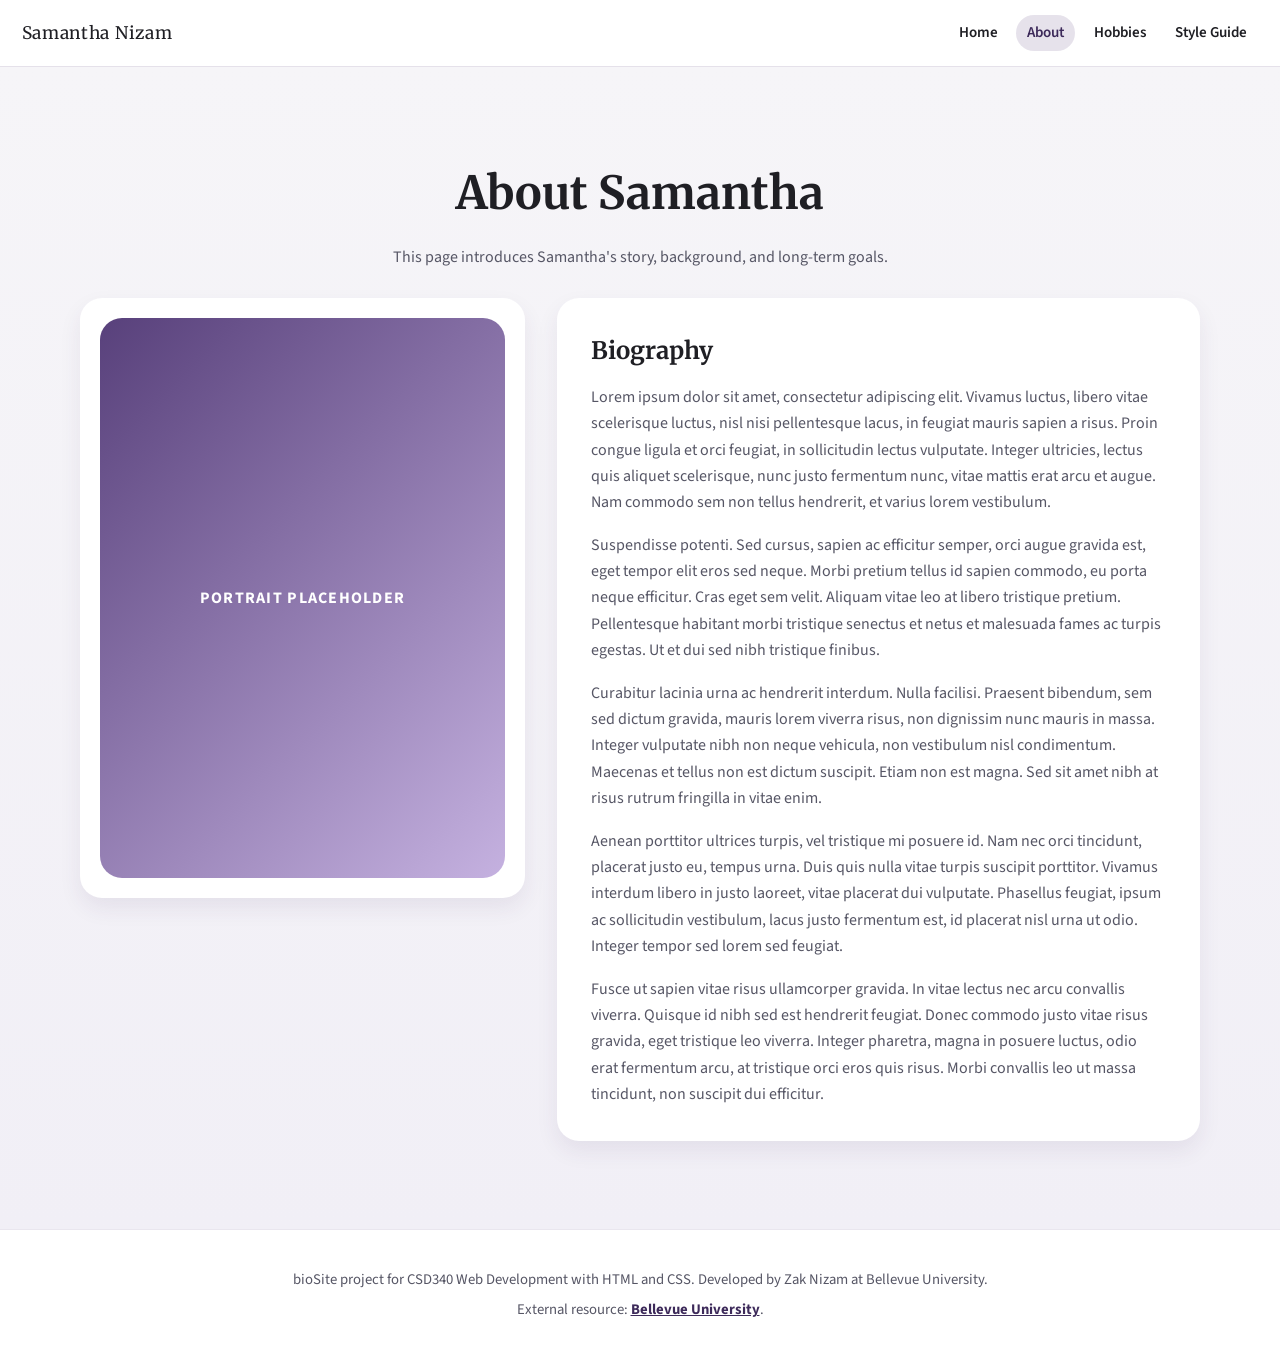
==== about.html @ e2154054 "Set up Module 6.3 bioSite project structure and pages" ====
﻿<!DOCTYPE html>
<html lang="en">
<head>
  <meta charset="UTF-8" />
  <meta name="viewport" content="width=device-width, initial-scale=1.0" />
  <title>About | Samantha Nizam</title>
  <link rel="stylesheet" href="styles.css" />
</head>
<body class="about-page">
  <header class="site-header">
    <a class="site-brand" href="index.html">Samantha Nizam</a>
    <nav class="main-nav" aria-label="Primary">
      <a href="index.html">Home</a>
      <a href="about.html" aria-current="page">About</a>
      <a href="hobbies.html">Hobbies</a>
      <a href="docs/style-guide.html">Style Guide</a>
    </nav>
  </header>

  <main>
    <section class="content-section gray-section">
      <div class="section-intro">
        <h2>About Samantha</h2>
        <p>This page introduces Samantha's story, background, and long-term goals.</p>
      </div>

      <div class="about-grid">
        <div class="about-card">
          <div class="image-placeholder portrait">Portrait Placeholder</div>
        </div>

        <article class="bio-article about-bio-panel">
          <h3>Biography</h3>
          <p>Lorem ipsum dolor sit amet, consectetur adipiscing elit. Vivamus luctus, libero vitae scelerisque luctus, nisl nisi pellentesque lacus, in feugiat mauris sapien a risus. Proin congue ligula et orci feugiat, in sollicitudin lectus vulputate. Integer ultricies, lectus quis aliquet scelerisque, nunc justo fermentum nunc, vitae mattis erat arcu et augue. Nam commodo sem non tellus hendrerit, et varius lorem vestibulum.</p>

          <p>Suspendisse potenti. Sed cursus, sapien ac efficitur semper, orci augue gravida est, eget tempor elit eros sed neque. Morbi pretium tellus id sapien commodo, eu porta neque efficitur. Cras eget sem velit. Aliquam vitae leo at libero tristique pretium. Pellentesque habitant morbi tristique senectus et netus et malesuada fames ac turpis egestas. Ut et dui sed nibh tristique finibus.</p>

          <p>Curabitur lacinia urna ac hendrerit interdum. Nulla facilisi. Praesent bibendum, sem sed dictum gravida, mauris lorem viverra risus, non dignissim nunc mauris in massa. Integer vulputate nibh non neque vehicula, non vestibulum nisl condimentum. Maecenas et tellus non est dictum suscipit. Etiam non est magna. Sed sit amet nibh at risus rutrum fringilla in vitae enim.</p>

          <p>Aenean porttitor ultrices turpis, vel tristique mi posuere id. Nam nec orci tincidunt, placerat justo eu, tempus urna. Duis quis nulla vitae turpis suscipit porttitor. Vivamus interdum libero in justo laoreet, vitae placerat dui vulputate. Phasellus feugiat, ipsum ac sollicitudin vestibulum, lacus justo fermentum est, id placerat nisl urna ut odio. Integer tempor sed lorem sed feugiat.</p>

          <p>Fusce ut sapien vitae risus ullamcorper gravida. In vitae lectus nec arcu convallis viverra. Quisque id nibh sed est hendrerit feugiat. Donec commodo justo vitae risus gravida, eget tristique leo viverra. Integer pharetra, magna in posuere luctus, odio erat fermentum arcu, at tristique orci eros quis risus. Morbi convallis leo ut massa tincidunt, non suscipit dui efficitur.</p>
        </article>
      </div>
    </section>
  </main>

  <footer class="site-footer">
    <p>bioSite project for CSD340 Web Development with HTML and CSS. Developed by Zak Nizam at Bellevue University.</p>
    <p>External resource: <a href="https://www.bellevue.edu" target="_blank" rel="noreferrer">Bellevue University</a>.</p>
  </footer>
</body>
</html>
---- styles.css ----
﻿@import url("https://fonts.googleapis.com/css2?family=Merriweather:wght@700;900&family=Source+Sans+3:wght@400;600;700&display=swap");

:root {
  --color-plum: #4f3674;
  --color-plum-deep: #3d2a5a;
  --color-lavender: #b8a0d9;
  --color-gold: #d6a800;
  --color-ash: #f3f3f3;
  --color-paper: #ffffff;
  --color-ink: #1f1f24;
  --color-muted: #565665;
  --color-border: #ddd9e8;
  --shadow-soft: 0 16px 32px rgba(61, 42, 90, 0.08);
  --radius-lg: 22px;
  --radius-md: 14px;
  --max-width: 1120px;
}

* {
  box-sizing: border-box;
}

html {
  scroll-behavior: smooth;
}

body {
  margin: 0;
  font-family: "Source Sans 3", "Trebuchet MS", sans-serif;
  line-height: 1.65;
  color: var(--color-ink);
  background: var(--color-paper);
}

a {
  color: var(--color-plum-deep);
}

a:hover {
  color: var(--color-plum);
}

.site-header {
  position: sticky;
  top: 0;
  z-index: 100;
  display: flex;
  justify-content: space-between;
  align-items: center;
  gap: 1rem;
  padding: 0.95rem 1.35rem;
  background: rgba(255, 255, 255, 0.96);
  border-bottom: 1px solid rgba(79, 54, 116, 0.15);
  backdrop-filter: blur(10px);
}

.site-brand {
  text-decoration: none;
  color: var(--color-ink);
  font-family: "Merriweather", Georgia, serif;
  font-size: 1.08rem;
  letter-spacing: 0.04em;
}

.main-nav {
  display: flex;
  gap: 0.45rem;
  flex-wrap: wrap;
}

.main-nav a {
  text-decoration: none;
  color: var(--color-ink);
  font-weight: 600;
  font-size: 0.94rem;
  padding: 0.35rem 0.7rem;
  border-radius: 999px;
  transition: background-color 0.2s ease, color 0.2s ease;
}

.main-nav a:hover {
  background: rgba(79, 54, 116, 0.08);
  color: var(--color-plum-deep);
}

.main-nav a[aria-current="page"] {
  background: rgba(79, 54, 116, 0.14);
  color: var(--color-plum-deep);
}

main {
  overflow: hidden;
}

.hero-section {
  min-height: 72vh;
  display: grid;
  place-items: center;
  padding: 6rem 1.25rem;
  background:
    radial-gradient(110% 120% at 20% 15%, rgba(184, 160, 217, 0.35), transparent 55%),
    radial-gradient(100% 120% at 80% 80%, rgba(214, 168, 0, 0.18), transparent 52%),
    linear-gradient(180deg, #5b467f 0%, #4f3674 55%, #463165 100%);
  color: var(--color-paper);
  position: relative;
  text-align: center;
}

.hero-overlay {
  position: absolute;
  inset: 0;
  background: linear-gradient(180deg, rgba(20, 13, 30, 0.12), rgba(20, 13, 30, 0.4));
}

.hero-copy {
  position: relative;
  z-index: 1;
  max-width: 780px;
}

.eyebrow {
  text-transform: uppercase;
  letter-spacing: 0.2em;
  font-size: 0.75rem;
  margin: 0 0 0.9rem;
  opacity: 0.88;
}

.hero-copy h1 {
  margin: 0;
  font-family: "Merriweather", Georgia, serif;
  font-size: clamp(2.4rem, 6vw, 4.3rem);
  letter-spacing: 0.05em;
}

.hero-text {
  margin: 1.4rem auto 2rem;
  max-width: 650px;
  font-size: 1.08rem;
  opacity: 0.95;
}

.hero-actions {
  display: flex;
  flex-wrap: wrap;
  justify-content: center;
  gap: 0.8rem;
}

.button {
  display: inline-block;
  padding: 0.8rem 1.45rem;
  border-radius: 999px;
  text-decoration: none;
  font-weight: 700;
  transition: transform 0.2s ease, background-color 0.2s ease, border-color 0.2s ease;
}

.button:hover {
  transform: translateY(-1px);
}

.button:focus-visible,
.main-nav a:focus-visible,
.demo-nav a:focus-visible,
.demo-link:focus-visible {
  outline: 3px solid var(--color-gold);
  outline-offset: 2px;
}

.button-primary {
  background: var(--color-paper);
  color: var(--color-ink);
  border: 2px solid var(--color-paper);
}

.button-primary:hover {
  background: var(--color-ash);
}

.button-secondary {
  background: transparent;
  color: var(--color-paper);
  border: 2px solid rgba(255, 255, 255, 0.78);
}

.button-secondary:hover {
  background: rgba(255, 255, 255, 0.12);
  border-color: var(--color-paper);
}

.demo-secondary {
  color: var(--color-plum-deep);
  border-color: var(--color-plum-deep);
}

.demo-secondary:hover {
  background: rgba(79, 54, 116, 0.08);
}

.content-section {
  padding: clamp(3rem, 7vw, 5.5rem) 1.25rem;
}

.gray-section {
  background: linear-gradient(180deg, #f6f5f8 0%, #f1eff6 100%);
}

.section-intro {
  max-width: 760px;
  margin: 0 auto 2.2rem;
  text-align: center;
}

.section-label {
  display: inline-block;
  text-transform: uppercase;
  letter-spacing: 0.18em;
  color: var(--color-plum);
  font-size: 0.74rem;
  margin-bottom: 0.75rem;
  font-weight: 700;
}

.section-intro h2 {
  margin: 0;
  font-family: "Merriweather", Georgia, serif;
  font-size: clamp(1.95rem, 4vw, 2.85rem);
}

.section-intro p {
  margin: 0.85rem 0 0;
  color: var(--color-muted);
}

.about-grid,
.goal-grid,
.hobby-grid,
.style-grid,
.feature-grid,
.atomic-grid,
.component-grid {
  max-width: var(--max-width);
  margin: 0 auto;
  display: grid;
  gap: 1.5rem;
}

.goal-grid {
  grid-template-columns: repeat(4, minmax(190px, 1fr));
}

.timeline-goals {
  position: relative;
  padding-top: 1.4rem;
}

.timeline-goals::before {
  content: "";
  position: absolute;
  left: 1.25rem;
  right: 1.25rem;
  top: 2.35rem;
  height: 3px;
  border-radius: 999px;
  background: rgba(79, 54, 116, 0.25);
}

.timeline-card {
  position: relative;
  padding-top: 2.55rem;
}

.timeline-step {
  position: absolute;
  top: 0.9rem;
  left: 1.25rem;
  margin: 0;
  padding: 0.22rem 0.65rem;
  border-radius: 999px;
  background: var(--color-plum-deep);
  color: var(--color-paper);
  font-size: 0.78rem;
  font-weight: 700;
  letter-spacing: 0.03em;
  line-height: 1.2;
}

.about-grid {
  grid-template-columns: 0.95fr 1.05fr;
  align-items: start;
  gap: 2rem;
}

.hobby-grid {
  grid-template-columns: repeat(2, minmax(250px, 1fr));
}

.feature-grid {
  grid-template-columns: repeat(3, minmax(220px, 1fr));
}

.feature-grid.four-up {
  grid-template-columns: repeat(4, minmax(180px, 1fr));
}

.style-grid {
  grid-template-columns: 1fr 1fr;
}

.atomic-grid {
  grid-template-columns: repeat(5, minmax(150px, 1fr));
}

.component-grid {
  grid-template-columns: repeat(2, minmax(260px, 1fr));
}

.feature-card,
.hobby-card,
.style-block,
.about-copy,
.about-card {
  background: var(--color-paper);
  border: 1px solid var(--color-border);
  border-radius: var(--radius-lg);
  padding: 1.25rem;
  box-shadow: var(--shadow-soft);
}

.feature-card h3,
.hobby-card h3,
.style-block h3,
.about-copy h3 {
  margin-top: 0;
  margin-bottom: 0.55rem;
  font-family: "Merriweather", Georgia, serif;
}

.feature-card p,
.hobby-card p,
.about-copy p,
.style-block p {
  margin: 0;
  color: var(--color-muted);
}

.hobby-card h3 {
  margin: 0.95rem 0 0.55rem;
}

.about-copy {
  padding: 1.45rem;
}

.detail-list,
.clean-list,
.rule-list {
  margin: 0.85rem 0 0;
  padding-left: 1.15rem;
}

.detail-list li,
.clean-list li,
.rule-list li {
  margin-bottom: 0.45rem;
}

.caption-text {
  margin: 0.85rem 0 0;
  color: var(--color-muted);
  font-size: 0.95rem;
}

.image-placeholder {
  width: 100%;
  min-height: 280px;
  border-radius: var(--radius-lg);
  border: 1px solid rgba(255, 255, 255, 0.26);
  background: linear-gradient(135deg, rgba(79, 54, 116, 0.95), rgba(184, 160, 217, 0.82));
  color: var(--color-paper);
  display: grid;
  place-items: center;
  text-transform: uppercase;
  letter-spacing: 0.08em;
  font-weight: 700;
  text-align: center;
  padding: 0.7rem;
}

.image-placeholder.small {
  min-height: 168px;
}

.image-placeholder.portrait {
  min-height: 420px;
}

.image-placeholder.goal {
  background: linear-gradient(135deg, #4f3674, #8f74bf);
}

.image-placeholder.hobby {
  background: linear-gradient(135deg, #6e4f9d, #b79fdb);
}

.bio-article {
  max-width: var(--max-width);
  margin: 0 auto;
  background: var(--color-paper);
  border: 1px solid var(--color-border);
  border-radius: var(--radius-lg);
  box-shadow: var(--shadow-soft);
  padding: clamp(1.35rem, 3vw, 2.1rem);
}

.bio-article p {
  margin: 0 0 1rem;
  color: var(--color-muted);
}

.bio-article p:last-child {
  margin-bottom: 0;
}

.about-page .about-card,
.about-page .about-copy,
.about-page .bio-article {
  border: none;
  box-shadow: 0 10px 22px rgba(61, 42, 90, 0.08);
}

.about-page .about-grid {
  grid-template-columns: 0.9fr 1.3fr;
  align-items: start;
}

.about-page .about-bio-panel {
  margin: 0;
  max-width: none;
}

.about-page .about-bio-panel h3 {
  margin-top: 0;
  margin-bottom: 0.8rem;
  font-family: "Merriweather", Georgia, serif;
  font-size: 1.5rem;
}

.about-page .image-placeholder.portrait {
  border: none;
  min-height: 560px;
}

.about-page .section-intro {
  margin-bottom: 1.7rem;
}

.hobbies-page .hobby-card {
  border: none;
  box-shadow: 0 10px 22px rgba(61, 42, 90, 0.08);
}

.hobbies-page .hobby-note {
  margin-top: 0.7rem;
  font-size: 0.97rem;
  color: var(--color-plum-deep);
}

.hobbies-page .section-intro {
  margin-bottom: 1.8rem;
}

.style-guide-page .packet-summary,
.style-guide-page .checklist-grid,
.style-guide-page .wireframe-grid,
.style-guide-page .image-plan-grid {
  max-width: var(--max-width);
  margin: 0 auto;
  display: grid;
  gap: 1.2rem;
}

.style-guide-page .packet-summary {
  grid-template-columns: repeat(2, minmax(280px, 1fr));
  margin-bottom: 1.2rem;
}

.style-guide-page .checklist-grid {
  grid-template-columns: repeat(3, minmax(220px, 1fr));
}

.style-guide-page .wireframe-grid {
  grid-template-columns: repeat(2, minmax(260px, 1fr));
}

.style-guide-page .image-plan-grid {
  grid-template-columns: repeat(3, minmax(220px, 1fr));
}

.style-guide-page .wireframe-card,
.style-guide-page .image-plan-card {
  break-inside: avoid;
}

.asset-tag {
  margin: 0 0 0.4rem;
  color: var(--color-plum-deep);
  font-size: 0.77rem;
  letter-spacing: 0.07em;
  text-transform: uppercase;
  font-weight: 700;
}

.style-guide-page .qa-list {
  max-width: var(--max-width);
  margin: 0 auto;
  padding-left: 1.2rem;
  display: grid;
  gap: 0.75rem;
}

.style-guide-page .qa-item {
  background: var(--color-paper);
  border: 1px solid var(--color-border);
  border-radius: var(--radius-md);
  box-shadow: var(--shadow-soft);
  padding: 0.95rem 1rem;
  color: var(--color-muted);
}

.style-guide-page .qa-item strong {
  color: var(--color-ink);
}

.style-guide-page .packet-bio {
  max-width: var(--max-width);
}

.page-break-before {
  break-before: auto;
}

@media (max-width: 900px) {
  .about-page .image-placeholder.portrait {
    min-height: 460px;
  }
}

@media (max-width: 680px) {
  .about-page .image-placeholder.portrait {
    min-height: 420px;
  }
}

@media (max-width: 1100px) {
  .style-guide-page .checklist-grid,
  .style-guide-page .image-plan-grid {
    grid-template-columns: repeat(2, minmax(220px, 1fr));
  }
}

@media (max-width: 900px) {
  .style-guide-page .packet-summary,
  .style-guide-page .checklist-grid,
  .style-guide-page .wireframe-grid,
  .style-guide-page .image-plan-grid {
    grid-template-columns: 1fr;
  }
}

@media print {
  @page {
    size: Letter;
    margin: 0.55in;
  }

  .site-header,
  .site-footer {
    display: none !important;
  }

  body {
    background: #ffffff !important;
    color: #111111 !important;
    font-size: 11pt;
    line-height: 1.45;
  }

  .content-section {
    padding: 0.7rem 0 !important;
  }

  .gray-section {
    background: #ffffff !important;
  }

  .feature-card,
  .style-block,
  .bio-article,
  .qa-item {
    box-shadow: none !important;
    border: 1px solid #d0d0d0 !important;
    break-inside: avoid;
  }

  .image-placeholder {
    background: #efefef !important;
    border: 1px solid #c7c7c7 !important;
    color: #444444 !important;
  }

  .page-break-before {
    break-before: page;
  }
}

.timeline-list {
  max-width: 900px;
  margin: 0 auto;
  padding-left: 1.2rem;
}

.timeline-list li {
  margin-bottom: 0.65rem;
  color: var(--color-muted);
}

.timeline-list strong {
  color: var(--color-ink);
}

.swatches {
  margin-top: 0.7rem;
  display: grid;
  gap: 0.8rem;
}

.swatch {
  border-radius: var(--radius-md);
  padding: 0.75rem 0.9rem;
  display: flex;
  align-items: center;
  justify-content: space-between;
  gap: 0.75rem;
  font-weight: 700;
}

.swatch small {
  font-size: 0.79rem;
  font-weight: 600;
}

.swatch.plum {
  background: var(--color-plum);
  color: var(--color-paper);
}

.swatch.plum-deep {
  background: var(--color-plum-deep);
  color: var(--color-paper);
}

.swatch.lavender {
  background: var(--color-lavender);
  color: var(--color-ink);
}

.swatch.gold {
  background: var(--color-gold);
  color: var(--color-ink);
}

.swatch.ash {
  background: var(--color-ash);
  color: var(--color-ink);
}

.swatch.white {
  background: var(--color-paper);
  color: var(--color-ink);
  border: 1px solid var(--color-border);
}

.typography-samples {
  margin-top: 0.75rem;
  display: grid;
  gap: 0.55rem;
}

.type-display,
.type-heading,
.type-body,
.type-caption {
  margin: 0;
}

.type-display {
  font-family: "Merriweather", Georgia, serif;
  font-size: 1.95rem;
  color: var(--color-ink);
}

.type-heading {
  font-family: "Merriweather", Georgia, serif;
  font-size: 1.32rem;
  color: var(--color-ink);
}

.type-body {
  font-size: 1rem;
  color: var(--color-muted);
}

.type-caption {
  font-size: 0.83rem;
  letter-spacing: 0.09em;
  text-transform: uppercase;
  color: var(--color-muted);
}

.token-list {
  margin: 0.9rem 0 0;
  padding-left: 1.15rem;
}

.token-list li {
  margin-bottom: 0.35rem;
  color: var(--color-muted);
}

.component-demo {
  margin: 0.7rem 0 1rem;
  display: flex;
  flex-wrap: wrap;
  gap: 0.65rem;
  align-items: center;
}

.component-demo .image-placeholder.small {
  max-width: 100%;
  width: 100%;
}

.demo-link {
  font-weight: 700;
  text-decoration: underline;
}

.demo-nav {
  padding: 0.6rem;
  border-radius: 999px;
  background: var(--color-ash);
}

.demo-nav a {
  display: inline-block;
  text-decoration: none;
  color: var(--color-ink);
  font-weight: 600;
  font-size: 0.9rem;
  margin-right: 0.25rem;
  padding: 0.25rem 0.5rem;
  border-radius: 999px;
}

.demo-nav a:last-child {
  margin-right: 0;
}

.demo-nav a:hover {
  background: rgba(79, 54, 116, 0.12);
}

.scale-grid {
  margin: 0.6rem 0 1rem;
  display: grid;
  gap: 0.45rem;
}

.scale-row {
  display: flex;
  align-items: center;
  gap: 0.7rem;
  color: var(--color-muted);
}

.scale-box {
  display: inline-block;
  background: rgba(79, 54, 116, 0.2);
  border-radius: 6px;
}

.scale-1 {
  width: 8px;
  height: 8px;
}

.scale-2 {
  width: 16px;
  height: 16px;
}

.scale-3 {
  width: 24px;
  height: 24px;
}

.scale-4 {
  width: 32px;
  height: 32px;
}

.rule-list {
  max-width: 820px;
  margin: 0 auto;
}

.site-footer {
  padding: 2rem 1rem 2.3rem;
  text-align: center;
  font-size: 0.92rem;
  color: var(--color-muted);
  border-top: 1px solid rgba(79, 54, 116, 0.12);
}

.site-footer p {
  margin: 0.35rem 0;
}

.site-footer a {
  font-weight: 700;
}

@media (max-width: 1100px) {
  .goal-grid {
    grid-template-columns: repeat(2, minmax(220px, 1fr));
  }

  .atomic-grid {
    grid-template-columns: repeat(3, minmax(180px, 1fr));
  }

  .feature-grid.four-up {
    grid-template-columns: repeat(2, minmax(220px, 1fr));
  }
}

@media (max-width: 900px) {
  .about-grid,
  .style-grid,
  .component-grid {
    grid-template-columns: 1fr;
  }

  .feature-grid {
    grid-template-columns: repeat(2, minmax(220px, 1fr));
  }

  .hobby-grid {
    grid-template-columns: 1fr;
  }

  .image-placeholder.portrait {
    min-height: 360px;
  }
}

@media (max-width: 680px) {
  .site-header {
    padding: 0.8rem 1rem;
    flex-direction: column;
    align-items: flex-start;
  }

  .main-nav {
    width: 100%;
  }

  .hero-actions {
    flex-direction: column;
    align-items: center;
  }

  .goal-grid,
  .feature-grid,
  .feature-grid.four-up,
  .atomic-grid {
    grid-template-columns: 1fr;
  }

  .timeline-goals::before {
    display: none;
  }

  .button {
    width: min(280px, 100%);
    text-align: center;
  }
}
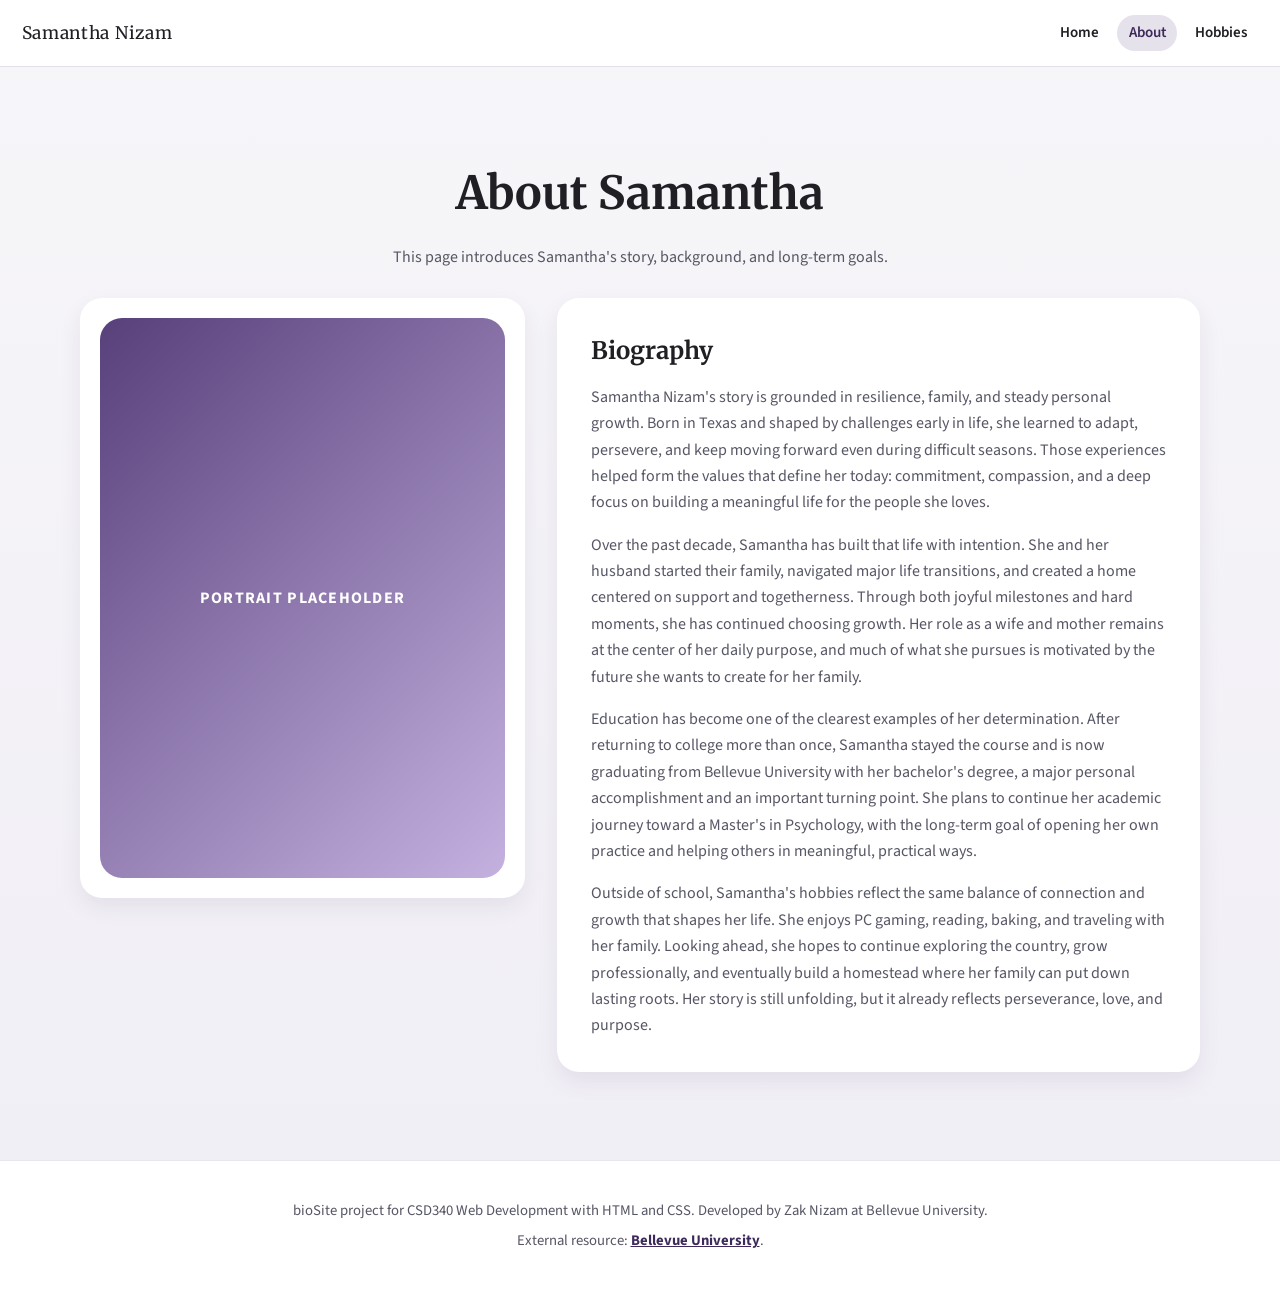
==== commit 8c2bae94: "Refine site copy and add validator screenshots for Module 6.3" ====
--- a/about.html
+++ b/about.html
@@ -13,7 +13,6 @@
       <a href="index.html">Home</a>
       <a href="about.html" aria-current="page">About</a>
       <a href="hobbies.html">Hobbies</a>
-      <a href="docs/style-guide.html">Style Guide</a>
     </nav>
   </header>
 
@@ -31,15 +30,13 @@
 
         <article class="bio-article about-bio-panel">
           <h3>Biography</h3>
-          <p>Lorem ipsum dolor sit amet, consectetur adipiscing elit. Vivamus luctus, libero vitae scelerisque luctus, nisl nisi pellentesque lacus, in feugiat mauris sapien a risus. Proin congue ligula et orci feugiat, in sollicitudin lectus vulputate. Integer ultricies, lectus quis aliquet scelerisque, nunc justo fermentum nunc, vitae mattis erat arcu et augue. Nam commodo sem non tellus hendrerit, et varius lorem vestibulum.</p>
+          <p>Samantha Nizam's story is grounded in resilience, family, and steady personal growth. Born in Texas and shaped by challenges early in life, she learned to adapt, persevere, and keep moving forward even during difficult seasons. Those experiences helped form the values that define her today: commitment, compassion, and a deep focus on building a meaningful life for the people she loves.</p>
 
-          <p>Suspendisse potenti. Sed cursus, sapien ac efficitur semper, orci augue gravida est, eget tempor elit eros sed neque. Morbi pretium tellus id sapien commodo, eu porta neque efficitur. Cras eget sem velit. Aliquam vitae leo at libero tristique pretium. Pellentesque habitant morbi tristique senectus et netus et malesuada fames ac turpis egestas. Ut et dui sed nibh tristique finibus.</p>
+          <p>Over the past decade, Samantha has built that life with intention. She and her husband started their family, navigated major life transitions, and created a home centered on support and togetherness. Through both joyful milestones and hard moments, she has continued choosing growth. Her role as a wife and mother remains at the center of her daily purpose, and much of what she pursues is motivated by the future she wants to create for her family.</p>
 
-          <p>Curabitur lacinia urna ac hendrerit interdum. Nulla facilisi. Praesent bibendum, sem sed dictum gravida, mauris lorem viverra risus, non dignissim nunc mauris in massa. Integer vulputate nibh non neque vehicula, non vestibulum nisl condimentum. Maecenas et tellus non est dictum suscipit. Etiam non est magna. Sed sit amet nibh at risus rutrum fringilla in vitae enim.</p>
+          <p>Education has become one of the clearest examples of her determination. After returning to college more than once, Samantha stayed the course and is now graduating from Bellevue University with her bachelor's degree, a major personal accomplishment and an important turning point. She plans to continue her academic journey toward a Master's in Psychology, with the long-term goal of opening her own practice and helping others in meaningful, practical ways.</p>
 
-          <p>Aenean porttitor ultrices turpis, vel tristique mi posuere id. Nam nec orci tincidunt, placerat justo eu, tempus urna. Duis quis nulla vitae turpis suscipit porttitor. Vivamus interdum libero in justo laoreet, vitae placerat dui vulputate. Phasellus feugiat, ipsum ac sollicitudin vestibulum, lacus justo fermentum est, id placerat nisl urna ut odio. Integer tempor sed lorem sed feugiat.</p>
-
-          <p>Fusce ut sapien vitae risus ullamcorper gravida. In vitae lectus nec arcu convallis viverra. Quisque id nibh sed est hendrerit feugiat. Donec commodo justo vitae risus gravida, eget tristique leo viverra. Integer pharetra, magna in posuere luctus, odio erat fermentum arcu, at tristique orci eros quis risus. Morbi convallis leo ut massa tincidunt, non suscipit dui efficitur.</p>
+          <p>Outside of school, Samantha's hobbies reflect the same balance of connection and growth that shapes her life. She enjoys PC gaming, reading, baking, and traveling with her family. Looking ahead, she hopes to continue exploring the country, grow professionally, and eventually build a homestead where her family can put down lasting roots. Her story is still unfolding, but it already reflects perseverance, love, and purpose.</p>
         </article>
       </div>
     </section>
@@ -51,3 +48,4 @@
   </footer>
 </body>
 </html>
+
--- a/styles.css
+++ b/styles.css
@@ -461,12 +461,6 @@
   box-shadow: 0 10px 22px rgba(61, 42, 90, 0.08);
 }
 
-.hobbies-page .hobby-note {
-  margin-top: 0.7rem;
-  font-size: 0.97rem;
-  color: var(--color-plum-deep);
-}
-
 .hobbies-page .section-intro {
   margin-bottom: 1.8rem;
 }
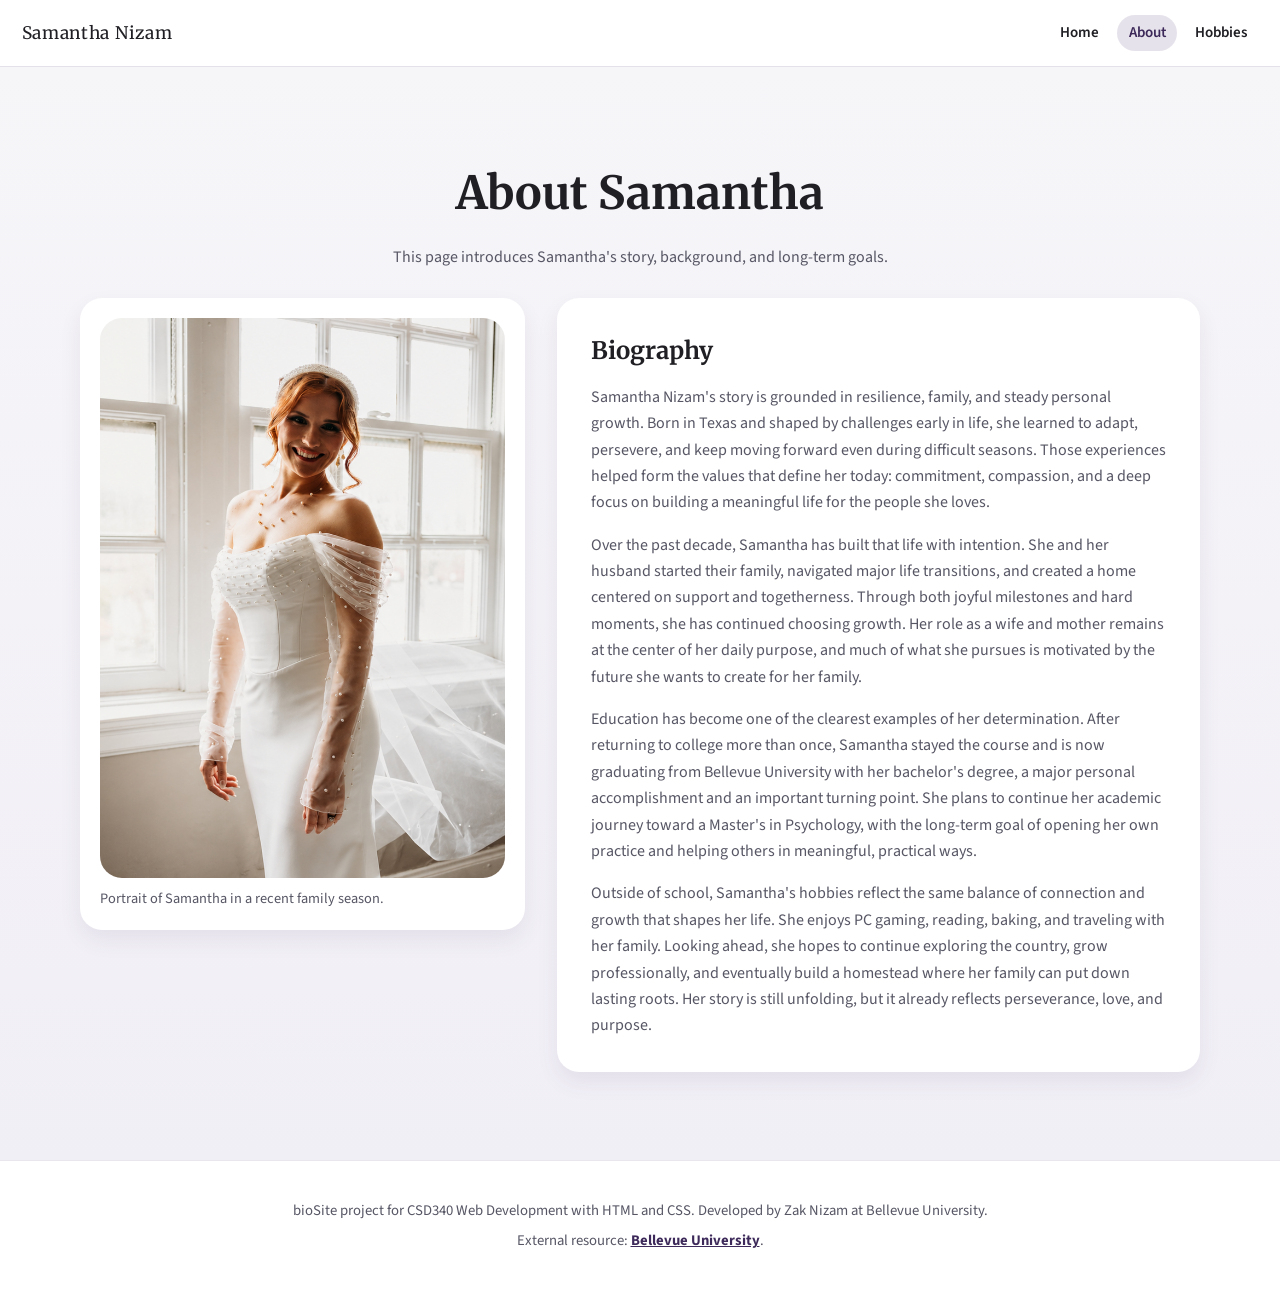
==== commit 0e19fbe9: "Embed real images with captions and align layout styling" ====
--- a/about.html
+++ b/about.html
@@ -1,4 +1,4 @@
-﻿<!DOCTYPE html>
+<!DOCTYPE html>
 <html lang="en">
 <head>
   <meta charset="UTF-8" />
@@ -25,7 +25,10 @@
 
       <div class="about-grid">
         <div class="about-card">
-          <div class="image-placeholder portrait">Portrait Placeholder</div>
+          <figure class="media-figure">
+            <img src="assets/images/wedding-portrait.png" alt="Portrait of Samantha" class="card-image portrait-image" />
+            <figcaption class="media-caption">Portrait of Samantha in a recent family season.</figcaption>
+          </figure>
         </div>
 
         <article class="bio-article about-bio-panel">
@@ -49,3 +52,4 @@
 </body>
 </html>
 
+
--- a/styles.css
+++ b/styles.css
@@ -1,4 +1,4 @@
-﻿@import url("https://fonts.googleapis.com/css2?family=Merriweather:wght@700;900&family=Source+Sans+3:wght@400;600;700&display=swap");
+@import url("https://fonts.googleapis.com/css2?family=Merriweather:wght@700;900&family=Source+Sans+3:wght@400;600;700&display=swap");
 
 :root {
   --color-plum: #4f3674;
@@ -372,6 +372,35 @@
   font-size: 0.95rem;
 }
 
+.media-figure {
+  margin: 0;
+}
+
+.card-image {
+  display: block;
+  width: 100%;
+  height: auto;
+  border-radius: var(--radius-lg);
+  border: 1px solid rgba(255, 255, 255, 0.26);
+  background: linear-gradient(135deg, rgba(79, 54, 116, 0.95), rgba(184, 160, 217, 0.82));
+  object-fit: cover;
+}
+
+.goal-image,
+.hobby-image {
+  aspect-ratio: 16 / 9;
+}
+
+.portrait-image {
+  aspect-ratio: 3 / 4;
+}
+
+.media-caption {
+  margin: 0.55rem 0 0;
+  color: var(--color-muted);
+  font-size: 0.9rem;
+}
+
 .image-placeholder {
   width: 100%;
   min-height: 280px;
@@ -447,7 +476,7 @@
   font-size: 1.5rem;
 }
 
-.about-page .image-placeholder.portrait {
+.about-page .portrait-image {
   border: none;
   min-height: 560px;
 }
@@ -536,13 +565,13 @@
 }
 
 @media (max-width: 900px) {
-  .about-page .image-placeholder.portrait {
+  .about-page .portrait-image {
     min-height: 460px;
   }
 }
 
 @media (max-width: 680px) {
-  .about-page .image-placeholder.portrait {
+  .about-page .portrait-image {
     min-height: 420px;
   }
 }
@@ -892,3 +921,5 @@
     text-align: center;
   }
 }
+
+
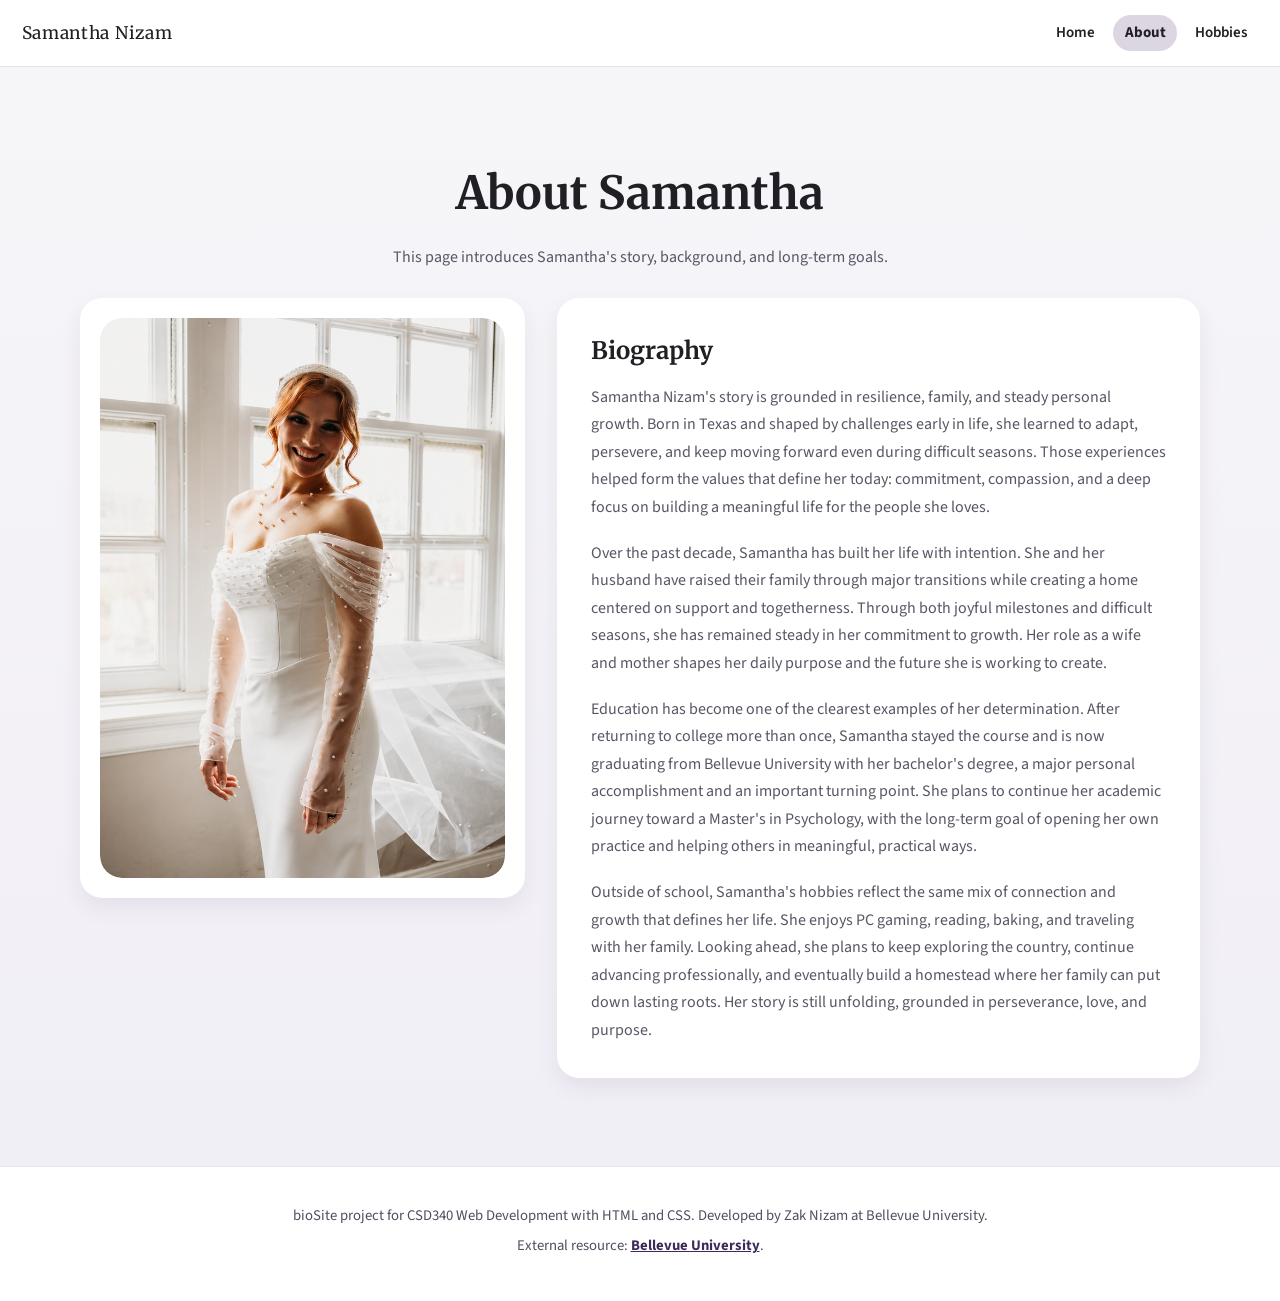
==== commit 259e5835: "Polish bioSite design, copy, and image content" ====
--- a/about.html
+++ b/about.html
@@ -5,6 +5,7 @@
   <meta name="viewport" content="width=device-width, initial-scale=1.0" />
   <title>About | Samantha Nizam</title>
   <link rel="stylesheet" href="styles.css" />
+  <script src="site.js" defer></script>
 </head>
 <body class="about-page">
   <header class="site-header">
@@ -35,11 +36,11 @@
           <h3>Biography</h3>
           <p>Samantha Nizam's story is grounded in resilience, family, and steady personal growth. Born in Texas and shaped by challenges early in life, she learned to adapt, persevere, and keep moving forward even during difficult seasons. Those experiences helped form the values that define her today: commitment, compassion, and a deep focus on building a meaningful life for the people she loves.</p>
 
-          <p>Over the past decade, Samantha has built that life with intention. She and her husband started their family, navigated major life transitions, and created a home centered on support and togetherness. Through both joyful milestones and hard moments, she has continued choosing growth. Her role as a wife and mother remains at the center of her daily purpose, and much of what she pursues is motivated by the future she wants to create for her family.</p>
+          <p>Over the past decade, Samantha has built her life with intention. She and her husband have raised their family through major transitions while creating a home centered on support and togetherness. Through both joyful milestones and difficult seasons, she has remained steady in her commitment to growth. Her role as a wife and mother shapes her daily purpose and the future she is working to create.</p>
 
           <p>Education has become one of the clearest examples of her determination. After returning to college more than once, Samantha stayed the course and is now graduating from Bellevue University with her bachelor's degree, a major personal accomplishment and an important turning point. She plans to continue her academic journey toward a Master's in Psychology, with the long-term goal of opening her own practice and helping others in meaningful, practical ways.</p>
 
-          <p>Outside of school, Samantha's hobbies reflect the same balance of connection and growth that shapes her life. She enjoys PC gaming, reading, baking, and traveling with her family. Looking ahead, she hopes to continue exploring the country, grow professionally, and eventually build a homestead where her family can put down lasting roots. Her story is still unfolding, but it already reflects perseverance, love, and purpose.</p>
+          <p>Outside of school, Samantha's hobbies reflect the same mix of connection and growth that defines her life. She enjoys PC gaming, reading, baking, and traveling with her family. Looking ahead, she plans to keep exploring the country, continue advancing professionally, and eventually build a homestead where her family can put down lasting roots. Her story is still unfolding, grounded in perseverance, love, and purpose.</p>
         </article>
       </div>
     </section>
@@ -53,3 +54,5 @@
 </html>
 
 
+
+
--- a/styles.css
+++ b/styles.css
@@ -1,379 +1,406 @@
-@import url("https://fonts.googleapis.com/css2?family=Merriweather:wght@700;900&family=Source+Sans+3:wght@400;600;700&display=swap");
-
-:root {
-  --color-plum: #4f3674;
-  --color-plum-deep: #3d2a5a;
-  --color-lavender: #b8a0d9;
-  --color-gold: #d6a800;
-  --color-ash: #f3f3f3;
-  --color-paper: #ffffff;
-  --color-ink: #1f1f24;
-  --color-muted: #565665;
-  --color-border: #ddd9e8;
-  --shadow-soft: 0 16px 32px rgba(61, 42, 90, 0.08);
-  --radius-lg: 22px;
-  --radius-md: 14px;
-  --max-width: 1120px;
-}
-
-* {
-  box-sizing: border-box;
-}
-
-html {
-  scroll-behavior: smooth;
-}
-
-body {
-  margin: 0;
-  font-family: "Source Sans 3", "Trebuchet MS", sans-serif;
-  line-height: 1.65;
-  color: var(--color-ink);
-  background: var(--color-paper);
-}
-
-a {
-  color: var(--color-plum-deep);
-}
-
-a:hover {
-  color: var(--color-plum);
-}
-
-.site-header {
-  position: sticky;
-  top: 0;
-  z-index: 100;
-  display: flex;
-  justify-content: space-between;
-  align-items: center;
-  gap: 1rem;
-  padding: 0.95rem 1.35rem;
-  background: rgba(255, 255, 255, 0.96);
-  border-bottom: 1px solid rgba(79, 54, 116, 0.15);
-  backdrop-filter: blur(10px);
-}
-
-.site-brand {
-  text-decoration: none;
-  color: var(--color-ink);
-  font-family: "Merriweather", Georgia, serif;
-  font-size: 1.08rem;
-  letter-spacing: 0.04em;
-}
-
-.main-nav {
-  display: flex;
-  gap: 0.45rem;
-  flex-wrap: wrap;
-}
-
-.main-nav a {
-  text-decoration: none;
-  color: var(--color-ink);
-  font-weight: 600;
-  font-size: 0.94rem;
-  padding: 0.35rem 0.7rem;
-  border-radius: 999px;
-  transition: background-color 0.2s ease, color 0.2s ease;
-}
-
-.main-nav a:hover {
-  background: rgba(79, 54, 116, 0.08);
-  color: var(--color-plum-deep);
-}
-
-.main-nav a[aria-current="page"] {
-  background: rgba(79, 54, 116, 0.14);
-  color: var(--color-plum-deep);
-}
-
-main {
-  overflow: hidden;
-}
-
+@import url("https://fonts.googleapis.com/css2?family=Merriweather:wght@700;900&family=Source+Sans+3:wght@400;600;700&display=swap");
+
+:root {
+  --color-plum: #4f3674;
+  --color-plum-deep: #3d2a5a;
+  --color-lavender: #b8a0d9;
+  --color-gold: #d6a800;
+  --color-ash: #f3f3f3;
+  --color-paper: #ffffff;
+  --color-ink: #1f1f24;
+  --color-muted: #565665;
+  --color-border: #ddd9e8;
+  --shadow-soft: 0 16px 32px rgba(61, 42, 90, 0.08);
+  --radius-lg: 22px;
+  --radius-md: 14px;
+  --max-width: 1120px;
+}
+
+* {
+  box-sizing: border-box;
+}
+
+html {
+  scroll-behavior: smooth;
+}
+
+body {
+  margin: 0;
+  font-family: "Source Sans 3", "Trebuchet MS", sans-serif;
+  line-height: 1.65;
+  color: var(--color-ink);
+  background: var(--color-paper);
+}
+
+a {
+  color: var(--color-plum-deep);
+}
+
+a:hover {
+  color: var(--color-plum);
+}
+
+.site-header {
+  position: sticky;
+  top: 0;
+  z-index: 100;
+  display: flex;
+  justify-content: space-between;
+  align-items: center;
+  gap: 1rem;
+  padding: 0.95rem 1.35rem;
+  background: rgba(255, 255, 255, 0.96);
+  border-bottom: 1px solid rgba(79, 54, 116, 0.15);
+  backdrop-filter: blur(10px);
+}
+
+.site-brand {
+  text-decoration: none;
+  color: var(--color-ink);
+  font-family: "Merriweather", Georgia, serif;
+  font-size: 1.08rem;
+  letter-spacing: 0.04em;
+}
+
+.main-nav {
+  display: flex;
+  gap: 0.45rem;
+  flex-wrap: wrap;
+}
+
+.main-nav a {
+  text-decoration: none;
+  color: var(--color-ink);
+  font-weight: 600;
+  font-size: 0.94rem;
+  padding: 0.35rem 0.7rem;
+  border-radius: 999px;
+  transition: background-color 0.2s ease, color 0.2s ease;
+}
+
+.main-nav a:hover {
+  background: rgba(79, 54, 116, 0.08);
+  color: var(--color-plum-deep);
+}
+
+.main-nav a[aria-current="page"] {
+  background: rgba(79, 54, 116, 0.2);
+  color: var(--color-ink);
+  font-weight: 700;
+}
+
+main {
+  overflow: hidden;
+}
+
 .hero-section {
-  min-height: 72vh;
+  min-height: 64vh;
   display: grid;
   place-items: center;
-  padding: 6rem 1.25rem;
-  background:
-    radial-gradient(110% 120% at 20% 15%, rgba(184, 160, 217, 0.35), transparent 55%),
-    radial-gradient(100% 120% at 80% 80%, rgba(214, 168, 0, 0.18), transparent 52%),
-    linear-gradient(180deg, #5b467f 0%, #4f3674 55%, #463165 100%);
+  padding: clamp(4rem, 7vw, 5rem) 1.25rem;
+  background-image:
+    linear-gradient(180deg, rgba(37, 24, 58, 0.84) 0%, rgba(54, 36, 80, 0.82) 55%, rgba(43, 29, 67, 0.86) 100%),
+    radial-gradient(110% 120% at 20% 15%, rgba(184, 160, 217, 0.24), transparent 55%),
+    radial-gradient(100% 120% at 80% 80%, rgba(214, 168, 0, 0.14), transparent 52%),
+    url("assets/images/family-wedding.jpg");
+  background-size: cover, auto, auto, cover;
+  background-position: center, 20% 15%, 80% 80%, center 25%;
+  background-repeat: no-repeat;
   color: var(--color-paper);
   position: relative;
   text-align: center;
-}
-
-.hero-overlay {
-  position: absolute;
-  inset: 0;
-  background: linear-gradient(180deg, rgba(20, 13, 30, 0.12), rgba(20, 13, 30, 0.4));
-}
-
-.hero-copy {
-  position: relative;
-  z-index: 1;
-  max-width: 780px;
-}
-
-.eyebrow {
-  text-transform: uppercase;
-  letter-spacing: 0.2em;
-  font-size: 0.75rem;
-  margin: 0 0 0.9rem;
-  opacity: 0.88;
-}
-
-.hero-copy h1 {
-  margin: 0;
-  font-family: "Merriweather", Georgia, serif;
-  font-size: clamp(2.4rem, 6vw, 4.3rem);
-  letter-spacing: 0.05em;
-}
-
-.hero-text {
-  margin: 1.4rem auto 2rem;
-  max-width: 650px;
-  font-size: 1.08rem;
-  opacity: 0.95;
-}
-
-.hero-actions {
-  display: flex;
-  flex-wrap: wrap;
-  justify-content: center;
-  gap: 0.8rem;
-}
-
-.button {
-  display: inline-block;
-  padding: 0.8rem 1.45rem;
-  border-radius: 999px;
-  text-decoration: none;
-  font-weight: 700;
-  transition: transform 0.2s ease, background-color 0.2s ease, border-color 0.2s ease;
-}
-
-.button:hover {
-  transform: translateY(-1px);
-}
-
-.button:focus-visible,
-.main-nav a:focus-visible,
-.demo-nav a:focus-visible,
-.demo-link:focus-visible {
-  outline: 3px solid var(--color-gold);
-  outline-offset: 2px;
-}
-
-.button-primary {
-  background: var(--color-paper);
-  color: var(--color-ink);
-  border: 2px solid var(--color-paper);
-}
-
-.button-primary:hover {
-  background: var(--color-ash);
-}
-
-.button-secondary {
-  background: transparent;
-  color: var(--color-paper);
-  border: 2px solid rgba(255, 255, 255, 0.78);
-}
-
-.button-secondary:hover {
-  background: rgba(255, 255, 255, 0.12);
-  border-color: var(--color-paper);
-}
-
-.demo-secondary {
-  color: var(--color-plum-deep);
-  border-color: var(--color-plum-deep);
-}
-
-.demo-secondary:hover {
-  background: rgba(79, 54, 116, 0.08);
-}
-
-.content-section {
-  padding: clamp(3rem, 7vw, 5.5rem) 1.25rem;
-}
-
-.gray-section {
-  background: linear-gradient(180deg, #f6f5f8 0%, #f1eff6 100%);
-}
-
-.section-intro {
-  max-width: 760px;
-  margin: 0 auto 2.2rem;
-  text-align: center;
-}
-
-.section-label {
-  display: inline-block;
-  text-transform: uppercase;
-  letter-spacing: 0.18em;
-  color: var(--color-plum);
-  font-size: 0.74rem;
-  margin-bottom: 0.75rem;
-  font-weight: 700;
-}
-
-.section-intro h2 {
-  margin: 0;
-  font-family: "Merriweather", Georgia, serif;
-  font-size: clamp(1.95rem, 4vw, 2.85rem);
-}
-
-.section-intro p {
-  margin: 0.85rem 0 0;
-  color: var(--color-muted);
-}
-
-.about-grid,
-.goal-grid,
-.hobby-grid,
-.style-grid,
-.feature-grid,
-.atomic-grid,
-.component-grid {
-  max-width: var(--max-width);
-  margin: 0 auto;
-  display: grid;
-  gap: 1.5rem;
-}
-
+}
+
+.hero-overlay {
+  position: absolute;
+  inset: 0;
+  background: linear-gradient(180deg, rgba(20, 13, 30, 0.12), rgba(20, 13, 30, 0.4));
+}
+
+.hero-copy {
+  position: relative;
+  z-index: 1;
+  max-width: 780px;
+}
+
+.eyebrow {
+  text-transform: uppercase;
+  letter-spacing: 0.2em;
+  font-size: 0.75rem;
+  margin: 0 0 0.9rem;
+  opacity: 0.88;
+}
+
+.hero-copy h1 {
+  margin: 0;
+  font-family: "Merriweather", Georgia, serif;
+  font-size: clamp(2.4rem, 6vw, 4.3rem);
+  letter-spacing: 0.05em;
+}
+
+.hero-text {
+  margin: 1.4rem auto 2rem;
+  max-width: 650px;
+  font-size: 1.08rem;
+  opacity: 0.95;
+}
+
+.hero-actions {
+  display: flex;
+  flex-wrap: wrap;
+  justify-content: center;
+  gap: 0.8rem;
+}
+
+.button {
+  display: inline-block;
+  padding: 0.8rem 1.45rem;
+  border-radius: 999px;
+  text-decoration: none;
+  font-weight: 700;
+  transition: transform 0.2s ease, background-color 0.2s ease, border-color 0.2s ease;
+}
+
+.button:hover {
+  transform: translateY(-1px);
+}
+
+.button:focus-visible,
+.main-nav a:focus-visible,
+.demo-nav a:focus-visible,
+.demo-link:focus-visible {
+  outline: 3px solid var(--color-gold);
+  outline-offset: 2px;
+}
+
+.button-primary {
+  background: var(--color-paper);
+  color: var(--color-ink);
+  border: 2px solid var(--color-paper);
+}
+
+.button-primary:hover {
+  background: var(--color-ash);
+}
+
+.button-secondary {
+  background: transparent;
+  color: var(--color-paper);
+  border: 2px solid rgba(255, 255, 255, 0.78);
+}
+
+.button-secondary:hover {
+  background: rgba(255, 255, 255, 0.12);
+  border-color: var(--color-paper);
+}
+
+.demo-secondary {
+  color: var(--color-plum-deep);
+  border-color: var(--color-plum-deep);
+}
+
+.demo-secondary:hover {
+  background: rgba(79, 54, 116, 0.08);
+}
+
+.content-section {
+  padding: clamp(3rem, 7vw, 5.5rem) 1.25rem;
+}
+
+.gray-section {
+  background: linear-gradient(180deg, #f6f5f8 0%, #f1eff6 100%);
+}
+
+.section-intro {
+  max-width: 760px;
+  margin: 0 auto 2.2rem;
+  text-align: center;
+}
+
+.section-label {
+  display: inline-block;
+  text-transform: uppercase;
+  letter-spacing: 0.18em;
+  color: var(--color-plum);
+  font-size: 0.74rem;
+  margin-bottom: 0.75rem;
+  font-weight: 700;
+}
+
+.section-intro h2 {
+  margin: 0;
+  font-family: "Merriweather", Georgia, serif;
+  font-size: clamp(1.95rem, 4vw, 2.85rem);
+}
+
+.section-intro p {
+  margin: 0.85rem auto 0;
+  max-width: 640px;
+  color: var(--color-muted);
+}
+
+.about-grid,
+.goal-grid,
+.hobby-grid,
+.style-grid,
+.feature-grid,
+.atomic-grid,
+.component-grid {
+  max-width: var(--max-width);
+  margin: 0 auto;
+  display: grid;
+  gap: 1.5rem;
+}
+
 .goal-grid {
-  grid-template-columns: repeat(4, minmax(190px, 1fr));
-}
-
+  grid-template-columns: repeat(4, minmax(210px, 1fr));
+}
+
 .timeline-goals {
   position: relative;
   padding-top: 1.4rem;
-}
-
-.timeline-goals::before {
-  content: "";
-  position: absolute;
-  left: 1.25rem;
-  right: 1.25rem;
-  top: 2.35rem;
-  height: 3px;
-  border-radius: 999px;
-  background: rgba(79, 54, 116, 0.25);
-}
-
+  max-width: 1200px;
+  gap: 1.65rem;
+}
+
+.timeline-goals .feature-card {
+  padding: 1.35rem;
+}
+
+.timeline-goals::before {
+  content: "";
+  position: absolute;
+  left: 1.25rem;
+  right: 1.25rem;
+  top: 2.35rem;
+  height: 4px;
+  border-radius: 999px;
+  background: linear-gradient(90deg, rgba(79, 54, 116, 0.35), rgba(214, 168, 0, 0.45));
+}
+
 .timeline-card {
   position: relative;
   padding-top: 2.55rem;
+  isolation: isolate;
+}
+
+.timeline-card .media-figure {
+  position: relative;
+  z-index: 1;
 }
 
 .timeline-step {
   position: absolute;
   top: 0.9rem;
   left: 1.25rem;
+  z-index: 3;
   margin: 0;
-  padding: 0.22rem 0.65rem;
+  padding: 0.24rem 0.72rem;
   border-radius: 999px;
-  background: var(--color-plum-deep);
-  color: var(--color-paper);
-  font-size: 0.78rem;
+  background: #2f1d4b;
+  border: 1px solid rgba(214, 168, 0, 0.75);
+  color: #ffffff;
+  font-size: 0.82rem;
   font-weight: 700;
   letter-spacing: 0.03em;
   line-height: 1.2;
 }
 
-.about-grid {
-  grid-template-columns: 0.95fr 1.05fr;
-  align-items: start;
-  gap: 2rem;
-}
-
-.hobby-grid {
-  grid-template-columns: repeat(2, minmax(250px, 1fr));
-}
-
-.feature-grid {
-  grid-template-columns: repeat(3, minmax(220px, 1fr));
-}
-
-.feature-grid.four-up {
-  grid-template-columns: repeat(4, minmax(180px, 1fr));
-}
-
-.style-grid {
-  grid-template-columns: 1fr 1fr;
-}
-
-.atomic-grid {
-  grid-template-columns: repeat(5, minmax(150px, 1fr));
-}
-
-.component-grid {
-  grid-template-columns: repeat(2, minmax(260px, 1fr));
-}
-
-.feature-card,
-.hobby-card,
-.style-block,
-.about-copy,
-.about-card {
-  background: var(--color-paper);
-  border: 1px solid var(--color-border);
-  border-radius: var(--radius-lg);
-  padding: 1.25rem;
-  box-shadow: var(--shadow-soft);
-}
-
-.feature-card h3,
-.hobby-card h3,
-.style-block h3,
-.about-copy h3 {
-  margin-top: 0;
-  margin-bottom: 0.55rem;
-  font-family: "Merriweather", Georgia, serif;
-}
-
-.feature-card p,
-.hobby-card p,
-.about-copy p,
-.style-block p {
-  margin: 0;
-  color: var(--color-muted);
-}
-
-.hobby-card h3 {
-  margin: 0.95rem 0 0.55rem;
-}
-
-.about-copy {
-  padding: 1.45rem;
-}
-
-.detail-list,
-.clean-list,
-.rule-list {
-  margin: 0.85rem 0 0;
-  padding-left: 1.15rem;
-}
-
-.detail-list li,
-.clean-list li,
-.rule-list li {
-  margin-bottom: 0.45rem;
-}
-
-.caption-text {
-  margin: 0.85rem 0 0;
-  color: var(--color-muted);
-  font-size: 0.95rem;
+.feature-card .timeline-step {
+  color: #ffffff;
+}
+
+.about-grid {
+  grid-template-columns: 0.95fr 1.05fr;
+  align-items: start;
+  gap: 2rem;
+}
+
+.hobby-grid {
+  grid-template-columns: repeat(2, minmax(250px, 1fr));
+  align-items: stretch;
+}
+
+.feature-grid {
+  grid-template-columns: repeat(3, minmax(220px, 1fr));
+}
+
+.feature-grid.four-up {
+  grid-template-columns: repeat(4, minmax(180px, 1fr));
+}
+
+.style-grid {
+  grid-template-columns: 1fr 1fr;
+}
+
+.atomic-grid {
+  grid-template-columns: repeat(5, minmax(150px, 1fr));
+}
+
+.component-grid {
+  grid-template-columns: repeat(2, minmax(260px, 1fr));
+}
+
+.feature-card,
+.hobby-card,
+.style-block,
+.about-copy,
+.about-card {
+  background: var(--color-paper);
+  border: 1px solid var(--color-border);
+  border-radius: var(--radius-lg);
+  padding: 1.25rem;
+  box-shadow: var(--shadow-soft);
+}
+
+.feature-card h3,
+.hobby-card h3,
+.style-block h3,
+.about-copy h3 {
+  margin-top: 0;
+  margin-bottom: 0.55rem;
+  font-family: "Merriweather", Georgia, serif;
+}
+
+.feature-card p,
+.hobby-card p,
+.about-copy p,
+.style-block p {
+  margin: 0;
+  color: var(--color-muted);
+}
+
+.hobby-card h3 {
+  margin: 0.95rem 0 0.55rem;
+}
+
+.about-copy {
+  padding: 1.45rem;
+}
+
+.detail-list,
+.clean-list,
+.rule-list {
+  margin: 0.85rem 0 0;
+  padding-left: 1.15rem;
+}
+
+.detail-list li,
+.clean-list li,
+.rule-list li {
+  margin-bottom: 0.45rem;
+}
+
+.caption-text {
+  margin: 0.85rem 0 0;
+  color: var(--color-muted);
+  font-size: 0.95rem;
 }
 
 .media-figure {
   margin: 0;
+  overflow: hidden;
+  border-radius: var(--radius-lg);
 }
 
 .card-image {
@@ -384,6 +411,7 @@
   border: 1px solid rgba(255, 255, 255, 0.26);
   background: linear-gradient(135deg, rgba(79, 54, 116, 0.95), rgba(184, 160, 217, 0.82));
   object-fit: cover;
+  transition: transform 0.35s ease;
 }
 
 .goal-image,
@@ -395,531 +423,582 @@
   aspect-ratio: 3 / 4;
 }
 
-.media-caption {
-  margin: 0.55rem 0 0;
-  color: var(--color-muted);
-  font-size: 0.9rem;
-}
-
-.image-placeholder {
-  width: 100%;
-  min-height: 280px;
-  border-radius: var(--radius-lg);
-  border: 1px solid rgba(255, 255, 255, 0.26);
-  background: linear-gradient(135deg, rgba(79, 54, 116, 0.95), rgba(184, 160, 217, 0.82));
-  color: var(--color-paper);
-  display: grid;
-  place-items: center;
-  text-transform: uppercase;
-  letter-spacing: 0.08em;
-  font-weight: 700;
-  text-align: center;
-  padding: 0.7rem;
-}
-
-.image-placeholder.small {
-  min-height: 168px;
-}
-
-.image-placeholder.portrait {
-  min-height: 420px;
-}
-
-.image-placeholder.goal {
-  background: linear-gradient(135deg, #4f3674, #8f74bf);
-}
-
-.image-placeholder.hobby {
-  background: linear-gradient(135deg, #6e4f9d, #b79fdb);
-}
-
-.bio-article {
-  max-width: var(--max-width);
-  margin: 0 auto;
-  background: var(--color-paper);
-  border: 1px solid var(--color-border);
-  border-radius: var(--radius-lg);
-  box-shadow: var(--shadow-soft);
-  padding: clamp(1.35rem, 3vw, 2.1rem);
-}
-
-.bio-article p {
-  margin: 0 0 1rem;
-  color: var(--color-muted);
-}
-
-.bio-article p:last-child {
-  margin-bottom: 0;
-}
-
-.about-page .about-card,
-.about-page .about-copy,
-.about-page .bio-article {
-  border: none;
-  box-shadow: 0 10px 22px rgba(61, 42, 90, 0.08);
-}
-
-.about-page .about-grid {
-  grid-template-columns: 0.9fr 1.3fr;
-  align-items: start;
-}
-
-.about-page .about-bio-panel {
-  margin: 0;
-  max-width: none;
-}
-
-.about-page .about-bio-panel h3 {
-  margin-top: 0;
-  margin-bottom: 0.8rem;
-  font-family: "Merriweather", Georgia, serif;
-  font-size: 1.5rem;
-}
-
-.about-page .portrait-image {
-  border: none;
-  min-height: 560px;
-}
-
-.about-page .section-intro {
-  margin-bottom: 1.7rem;
-}
-
-.hobbies-page .hobby-card {
-  border: none;
-  box-shadow: 0 10px 22px rgba(61, 42, 90, 0.08);
-}
-
-.hobbies-page .section-intro {
-  margin-bottom: 1.8rem;
-}
-
-.style-guide-page .packet-summary,
-.style-guide-page .checklist-grid,
-.style-guide-page .wireframe-grid,
-.style-guide-page .image-plan-grid {
-  max-width: var(--max-width);
-  margin: 0 auto;
-  display: grid;
-  gap: 1.2rem;
-}
-
-.style-guide-page .packet-summary {
-  grid-template-columns: repeat(2, minmax(280px, 1fr));
-  margin-bottom: 1.2rem;
-}
-
-.style-guide-page .checklist-grid {
-  grid-template-columns: repeat(3, minmax(220px, 1fr));
-}
-
-.style-guide-page .wireframe-grid {
-  grid-template-columns: repeat(2, minmax(260px, 1fr));
-}
-
-.style-guide-page .image-plan-grid {
-  grid-template-columns: repeat(3, minmax(220px, 1fr));
-}
-
-.style-guide-page .wireframe-card,
-.style-guide-page .image-plan-card {
-  break-inside: avoid;
-}
-
-.asset-tag {
-  margin: 0 0 0.4rem;
-  color: var(--color-plum-deep);
-  font-size: 0.77rem;
-  letter-spacing: 0.07em;
-  text-transform: uppercase;
-  font-weight: 700;
-}
-
-.style-guide-page .qa-list {
-  max-width: var(--max-width);
-  margin: 0 auto;
-  padding-left: 1.2rem;
-  display: grid;
-  gap: 0.75rem;
-}
-
-.style-guide-page .qa-item {
-  background: var(--color-paper);
-  border: 1px solid var(--color-border);
-  border-radius: var(--radius-md);
-  box-shadow: var(--shadow-soft);
-  padding: 0.95rem 1rem;
-  color: var(--color-muted);
-}
-
-.style-guide-page .qa-item strong {
-  color: var(--color-ink);
-}
-
-.style-guide-page .packet-bio {
-  max-width: var(--max-width);
-}
-
-.page-break-before {
-  break-before: auto;
-}
-
-@media (max-width: 900px) {
-  .about-page .portrait-image {
-    min-height: 460px;
-  }
-}
-
-@media (max-width: 680px) {
-  .about-page .portrait-image {
-    min-height: 420px;
-  }
-}
-
-@media (max-width: 1100px) {
-  .style-guide-page .checklist-grid,
-  .style-guide-page .image-plan-grid {
-    grid-template-columns: repeat(2, minmax(220px, 1fr));
-  }
-}
-
-@media (max-width: 900px) {
-  .style-guide-page .packet-summary,
-  .style-guide-page .checklist-grid,
-  .style-guide-page .wireframe-grid,
-  .style-guide-page .image-plan-grid {
-    grid-template-columns: 1fr;
-  }
-}
-
-@media print {
-  @page {
-    size: Letter;
-    margin: 0.55in;
-  }
-
-  .site-header,
-  .site-footer {
-    display: none !important;
-  }
-
-  body {
-    background: #ffffff !important;
-    color: #111111 !important;
-    font-size: 11pt;
-    line-height: 1.45;
-  }
-
-  .content-section {
-    padding: 0.7rem 0 !important;
-  }
-
-  .gray-section {
-    background: #ffffff !important;
-  }
-
-  .feature-card,
-  .style-block,
-  .bio-article,
-  .qa-item {
-    box-shadow: none !important;
-    border: 1px solid #d0d0d0 !important;
-    break-inside: avoid;
-  }
-
-  .image-placeholder {
-    background: #efefef !important;
-    border: 1px solid #c7c7c7 !important;
-    color: #444444 !important;
-  }
-
-  .page-break-before {
-    break-before: page;
-  }
-}
-
-.timeline-list {
-  max-width: 900px;
-  margin: 0 auto;
-  padding-left: 1.2rem;
-}
-
-.timeline-list li {
-  margin-bottom: 0.65rem;
-  color: var(--color-muted);
-}
-
-.timeline-list strong {
-  color: var(--color-ink);
-}
-
-.swatches {
-  margin-top: 0.7rem;
-  display: grid;
-  gap: 0.8rem;
-}
-
-.swatch {
-  border-radius: var(--radius-md);
-  padding: 0.75rem 0.9rem;
-  display: flex;
-  align-items: center;
-  justify-content: space-between;
-  gap: 0.75rem;
-  font-weight: 700;
-}
-
-.swatch small {
-  font-size: 0.79rem;
-  font-weight: 600;
-}
-
-.swatch.plum {
-  background: var(--color-plum);
-  color: var(--color-paper);
-}
-
-.swatch.plum-deep {
-  background: var(--color-plum-deep);
-  color: var(--color-paper);
-}
-
-.swatch.lavender {
-  background: var(--color-lavender);
-  color: var(--color-ink);
-}
-
-.swatch.gold {
-  background: var(--color-gold);
-  color: var(--color-ink);
-}
-
-.swatch.ash {
-  background: var(--color-ash);
-  color: var(--color-ink);
-}
-
-.swatch.white {
-  background: var(--color-paper);
-  color: var(--color-ink);
-  border: 1px solid var(--color-border);
-}
-
-.typography-samples {
-  margin-top: 0.75rem;
-  display: grid;
-  gap: 0.55rem;
-}
-
-.type-display,
-.type-heading,
-.type-body,
-.type-caption {
-  margin: 0;
-}
-
-.type-display {
-  font-family: "Merriweather", Georgia, serif;
-  font-size: 1.95rem;
-  color: var(--color-ink);
-}
-
-.type-heading {
-  font-family: "Merriweather", Georgia, serif;
-  font-size: 1.32rem;
-  color: var(--color-ink);
-}
-
-.type-body {
-  font-size: 1rem;
-  color: var(--color-muted);
-}
-
-.type-caption {
-  font-size: 0.83rem;
-  letter-spacing: 0.09em;
-  text-transform: uppercase;
-  color: var(--color-muted);
-}
-
-.token-list {
-  margin: 0.9rem 0 0;
-  padding-left: 1.15rem;
-}
-
-.token-list li {
-  margin-bottom: 0.35rem;
-  color: var(--color-muted);
-}
-
-.component-demo {
-  margin: 0.7rem 0 1rem;
-  display: flex;
-  flex-wrap: wrap;
-  gap: 0.65rem;
-  align-items: center;
-}
-
-.component-demo .image-placeholder.small {
-  max-width: 100%;
-  width: 100%;
-}
-
-.demo-link {
-  font-weight: 700;
-  text-decoration: underline;
-}
-
-.demo-nav {
-  padding: 0.6rem;
-  border-radius: 999px;
-  background: var(--color-ash);
-}
-
-.demo-nav a {
-  display: inline-block;
-  text-decoration: none;
-  color: var(--color-ink);
-  font-weight: 600;
-  font-size: 0.9rem;
-  margin-right: 0.25rem;
-  padding: 0.25rem 0.5rem;
-  border-radius: 999px;
-}
-
-.demo-nav a:last-child {
-  margin-right: 0;
-}
-
-.demo-nav a:hover {
-  background: rgba(79, 54, 116, 0.12);
-}
-
-.scale-grid {
-  margin: 0.6rem 0 1rem;
-  display: grid;
-  gap: 0.45rem;
-}
-
-.scale-row {
-  display: flex;
-  align-items: center;
-  gap: 0.7rem;
-  color: var(--color-muted);
-}
-
-.scale-box {
-  display: inline-block;
-  background: rgba(79, 54, 116, 0.2);
-  border-radius: 6px;
-}
-
-.scale-1 {
-  width: 8px;
-  height: 8px;
-}
-
-.scale-2 {
-  width: 16px;
-  height: 16px;
-}
-
-.scale-3 {
-  width: 24px;
-  height: 24px;
-}
-
-.scale-4 {
-  width: 32px;
-  height: 32px;
-}
-
-.rule-list {
-  max-width: 820px;
-  margin: 0 auto;
-}
-
-.site-footer {
-  padding: 2rem 1rem 2.3rem;
-  text-align: center;
-  font-size: 0.92rem;
-  color: var(--color-muted);
-  border-top: 1px solid rgba(79, 54, 116, 0.12);
-}
-
-.site-footer p {
-  margin: 0.35rem 0;
-}
-
-.site-footer a {
-  font-weight: 700;
-}
-
-@media (max-width: 1100px) {
-  .goal-grid {
-    grid-template-columns: repeat(2, minmax(220px, 1fr));
-  }
-
-  .atomic-grid {
-    grid-template-columns: repeat(3, minmax(180px, 1fr));
-  }
-
-  .feature-grid.four-up {
-    grid-template-columns: repeat(2, minmax(220px, 1fr));
-  }
-}
-
-@media (max-width: 900px) {
-  .about-grid,
-  .style-grid,
-  .component-grid {
-    grid-template-columns: 1fr;
-  }
-
-  .feature-grid {
-    grid-template-columns: repeat(2, minmax(220px, 1fr));
-  }
-
-  .hobby-grid {
-    grid-template-columns: 1fr;
-  }
-
-  .image-placeholder.portrait {
-    min-height: 360px;
-  }
-}
-
-@media (max-width: 680px) {
-  .site-header {
-    padding: 0.8rem 1rem;
-    flex-direction: column;
-    align-items: flex-start;
-  }
-
-  .main-nav {
-    width: 100%;
-  }
-
-  .hero-actions {
-    flex-direction: column;
-    align-items: center;
-  }
-
-  .goal-grid,
-  .feature-grid,
-  .feature-grid.four-up,
-  .atomic-grid {
-    grid-template-columns: 1fr;
-  }
-
-  .timeline-goals::before {
-    display: none;
-  }
-
-  .button {
-    width: min(280px, 100%);
-    text-align: center;
-  }
-}
-
-
+.media-caption {
+  display: none;
+  margin: 0.55rem 0 0;
+  color: var(--color-plum-deep);
+  font-size: 0.9rem;
+  font-weight: 600;
+}
+
+
+.media-figure.image-failed .card-image {
+  display: none;
+}
+
+.media-figure.image-failed .media-caption {
+  display: block;
+  padding: 0.75rem 0;
+}
+.image-placeholder {
+  width: 100%;
+  min-height: 280px;
+  border-radius: var(--radius-lg);
+  border: 1px solid rgba(255, 255, 255, 0.26);
+  background: linear-gradient(135deg, rgba(79, 54, 116, 0.95), rgba(184, 160, 217, 0.82));
+  color: var(--color-paper);
+  display: grid;
+  place-items: center;
+  text-transform: uppercase;
+  letter-spacing: 0.08em;
+  font-weight: 700;
+  text-align: center;
+  padding: 0.7rem;
+}
+
+.image-placeholder.small {
+  min-height: 168px;
+}
+
+.image-placeholder.portrait {
+  min-height: 420px;
+}
+
+.image-placeholder.goal {
+  background: linear-gradient(135deg, #4f3674, #8f74bf);
+}
+
+.image-placeholder.hobby {
+  background: linear-gradient(135deg, #6e4f9d, #b79fdb);
+}
+
+.bio-article {
+  max-width: var(--max-width);
+  margin: 0 auto;
+  background: var(--color-paper);
+  border: 1px solid var(--color-border);
+  border-radius: var(--radius-lg);
+  box-shadow: var(--shadow-soft);
+  padding: clamp(1.35rem, 3vw, 2.1rem);
+}
+
+.bio-article p {
+  margin: 0 0 1.15rem;
+  color: var(--color-muted);
+  line-height: 1.72;
+}
+
+.bio-article p:last-child {
+  margin-bottom: 0;
+}
+
+.about-page .about-card,
+.about-page .about-copy,
+.about-page .bio-article {
+  border: none;
+  box-shadow: 0 10px 22px rgba(61, 42, 90, 0.08);
+}
+
+.about-page .about-grid {
+  grid-template-columns: 0.9fr 1.3fr;
+  align-items: start;
+}
+
+.about-page .about-bio-panel {
+  margin: 0;
+  max-width: none;
+}
+
+.about-page .about-bio-panel h3 {
+  margin-top: 0;
+  margin-bottom: 0.8rem;
+  font-family: "Merriweather", Georgia, serif;
+  font-size: 1.5rem;
+}
+
+.about-page .portrait-image {
+  border: none;
+  min-height: 560px;
+}
+
+.about-page .section-intro {
+  margin-bottom: 1.7rem;
+}
+
+.hobbies-page .hobby-card {
+  border: none;
+  box-shadow: 0 10px 22px rgba(61, 42, 90, 0.08);
+  display: flex;
+  flex-direction: column;
+  height: 100%;
+}
+
+.hobbies-page .section-intro {
+  margin-bottom: 1.8rem;
+}
+
+.style-guide-page .packet-summary,
+.style-guide-page .checklist-grid,
+.style-guide-page .wireframe-grid,
+.style-guide-page .image-plan-grid {
+  max-width: var(--max-width);
+  margin: 0 auto;
+  display: grid;
+  gap: 1.2rem;
+}
+
+.style-guide-page .packet-summary {
+  grid-template-columns: repeat(2, minmax(280px, 1fr));
+  margin-bottom: 1.2rem;
+}
+
+.style-guide-page .checklist-grid {
+  grid-template-columns: repeat(3, minmax(220px, 1fr));
+}
+
+.style-guide-page .wireframe-grid {
+  grid-template-columns: repeat(2, minmax(260px, 1fr));
+}
+
+.style-guide-page .image-plan-grid {
+  grid-template-columns: repeat(3, minmax(220px, 1fr));
+}
+
+.style-guide-page .wireframe-card,
+.style-guide-page .image-plan-card {
+  break-inside: avoid;
+}
+
+.asset-tag {
+  margin: 0 0 0.4rem;
+  color: var(--color-plum-deep);
+  font-size: 0.77rem;
+  letter-spacing: 0.07em;
+  text-transform: uppercase;
+  font-weight: 700;
+}
+
+.style-guide-page .qa-list {
+  max-width: var(--max-width);
+  margin: 0 auto;
+  padding-left: 1.2rem;
+  display: grid;
+  gap: 0.75rem;
+}
+
+.style-guide-page .qa-item {
+  background: var(--color-paper);
+  border: 1px solid var(--color-border);
+  border-radius: var(--radius-md);
+  box-shadow: var(--shadow-soft);
+  padding: 0.95rem 1rem;
+  color: var(--color-muted);
+}
+
+.style-guide-page .qa-item strong {
+  color: var(--color-ink);
+}
+
+.style-guide-page .packet-bio {
+  max-width: var(--max-width);
+}
+
+.page-break-before {
+  break-before: auto;
+}
+
+@media (max-width: 900px) {
+  .about-page .portrait-image {
+    min-height: 460px;
+  }
+}
+
+@media (max-width: 680px) {
+  .about-page .portrait-image {
+    min-height: 420px;
+  }
+}
+
+@media (max-width: 1100px) {
+  .style-guide-page .checklist-grid,
+  .style-guide-page .image-plan-grid {
+    grid-template-columns: repeat(2, minmax(220px, 1fr));
+  }
+}
+
+@media (max-width: 900px) {
+  .style-guide-page .packet-summary,
+  .style-guide-page .checklist-grid,
+  .style-guide-page .wireframe-grid,
+  .style-guide-page .image-plan-grid {
+    grid-template-columns: 1fr;
+  }
+}
+
+@media print {
+  @page {
+    size: Letter;
+    margin: 0.55in;
+  }
+
+  .site-header,
+  .site-footer {
+  padding: 2rem 1rem 2.3rem;
+  text-align: center;
+  font-size: 0.92rem;
+  color: #4f4f5f;
+  border-top: 1px solid rgba(79, 54, 116, 0.12);
+}
+
+  body {
+    background: #ffffff !important;
+    color: #111111 !important;
+    font-size: 11pt;
+    line-height: 1.45;
+  }
+
+  .content-section {
+    padding: 0.7rem 0 !important;
+  }
+
+  .gray-section {
+    background: #ffffff !important;
+  }
+
+  .feature-card,
+  .style-block,
+  .bio-article,
+  .qa-item {
+    box-shadow: none !important;
+    border: 1px solid #d0d0d0 !important;
+    break-inside: avoid;
+  }+
+.image-placeholder {
+    background: #efefef !important;
+    border: 1px solid #c7c7c7 !important;
+    color: #444444 !important;
+  }
+
+  .page-break-before {
+    break-before: page;
+  }
+}
+
+.timeline-list {
+  max-width: 900px;
+  margin: 0 auto;
+  padding-left: 1.2rem;
+}
+
+.timeline-list li {
+  margin-bottom: 0.65rem;
+  color: var(--color-muted);
+}
+
+.timeline-list strong {
+  color: var(--color-ink);
+}
+
+.swatches {
+  margin-top: 0.7rem;
+  display: grid;
+  gap: 0.8rem;
+}
+
+.swatch {
+  border-radius: var(--radius-md);
+  padding: 0.75rem 0.9rem;
+  display: flex;
+  align-items: center;
+  justify-content: space-between;
+  gap: 0.75rem;
+  font-weight: 700;
+}
+
+.swatch small {
+  font-size: 0.79rem;
+  font-weight: 600;
+}
+
+.swatch.plum {
+  background: var(--color-plum);
+  color: var(--color-paper);
+}
+
+.swatch.plum-deep {
+  background: var(--color-plum-deep);
+  color: var(--color-paper);
+}
+
+.swatch.lavender {
+  background: var(--color-lavender);
+  color: var(--color-ink);
+}
+
+.swatch.gold {
+  background: var(--color-gold);
+  color: var(--color-ink);
+}
+
+.swatch.ash {
+  background: var(--color-ash);
+  color: var(--color-ink);
+}
+
+.swatch.white {
+  background: var(--color-paper);
+  color: var(--color-ink);
+  border: 1px solid var(--color-border);
+}
+
+.typography-samples {
+  margin-top: 0.75rem;
+  display: grid;
+  gap: 0.55rem;
+}
+
+.type-display,
+.type-heading,
+.type-body,
+.type-caption {
+  margin: 0;
+}
+
+.type-display {
+  font-family: "Merriweather", Georgia, serif;
+  font-size: 1.95rem;
+  color: var(--color-ink);
+}
+
+.type-heading {
+  font-family: "Merriweather", Georgia, serif;
+  font-size: 1.32rem;
+  color: var(--color-ink);
+}
+
+.type-body {
+  font-size: 1rem;
+  color: var(--color-muted);
+}
+
+.type-caption {
+  font-size: 0.83rem;
+  letter-spacing: 0.09em;
+  text-transform: uppercase;
+  color: var(--color-muted);
+}
+
+.token-list {
+  margin: 0.9rem 0 0;
+  padding-left: 1.15rem;
+}
+
+.token-list li {
+  margin-bottom: 0.35rem;
+  color: var(--color-muted);
+}
+
+.component-demo {
+  margin: 0.7rem 0 1rem;
+  display: flex;
+  flex-wrap: wrap;
+  gap: 0.65rem;
+  align-items: center;
+}
+
+.component-demo .image-placeholder.small {
+  max-width: 100%;
+  width: 100%;
+}
+
+.demo-link {
+  font-weight: 700;
+  text-decoration: underline;
+}
+
+.demo-nav {
+  padding: 0.6rem;
+  border-radius: 999px;
+  background: var(--color-ash);
+}
+
+.demo-nav a {
+  display: inline-block;
+  text-decoration: none;
+  color: var(--color-ink);
+  font-weight: 600;
+  font-size: 0.9rem;
+  margin-right: 0.25rem;
+  padding: 0.25rem 0.5rem;
+  border-radius: 999px;
+}
+
+.demo-nav a:last-child {
+  margin-right: 0;
+}
+
+.demo-nav a:hover {
+  background: rgba(79, 54, 116, 0.12);
+}
+
+.scale-grid {
+  margin: 0.6rem 0 1rem;
+  display: grid;
+  gap: 0.45rem;
+}
+
+.scale-row {
+  display: flex;
+  align-items: center;
+  gap: 0.7rem;
+  color: var(--color-muted);
+}
+
+.scale-box {
+  display: inline-block;
+  background: rgba(79, 54, 116, 0.2);
+  border-radius: 6px;
+}
+
+.scale-1 {
+  width: 8px;
+  height: 8px;
+}
+
+.scale-2 {
+  width: 16px;
+  height: 16px;
+}
+
+.scale-3 {
+  width: 24px;
+  height: 24px;
+}
+
+.scale-4 {
+  width: 32px;
+  height: 32px;
+}
+
+.rule-list {
+  max-width: 820px;
+  margin: 0 auto;
+}
+
+.site-footer {
+  padding: 2rem 1rem 2.3rem;
+  text-align: center;
+  font-size: 0.92rem;
+  color: #4f4f5f;
+  border-top: 1px solid rgba(79, 54, 116, 0.12);
+}
+
+.site-footer p {
+  margin: 0.35rem 0;
+}
+
+.site-footer a {
+  font-weight: 700;
+}
+
+.feature-card,
+.hobby-card {
+  transition: transform 0.25s ease, box-shadow 0.25s ease;
+}
+
+.feature-card:hover,
+.hobby-card:hover {
+  transform: translateY(-4px);
+  box-shadow: 0 16px 30px rgba(61, 42, 90, 0.14);
+}
+
+.feature-card:hover .card-image,
+.hobby-card:hover .card-image {
+  transform: scale(1.03);
+}
+
+@media (max-width: 1100px) {
+  .goal-grid {
+    grid-template-columns: repeat(2, minmax(220px, 1fr));
+  }
+
+  .atomic-grid {
+    grid-template-columns: repeat(3, minmax(180px, 1fr));
+  }
+
+  .feature-grid.four-up {
+    grid-template-columns: repeat(2, minmax(220px, 1fr));
+  }
+}
+
+@media (max-width: 900px) {
+  .about-grid,
+  .style-grid,
+  .component-grid {
+    grid-template-columns: 1fr;
+  }
+
+  .feature-grid {
+    grid-template-columns: repeat(2, minmax(220px, 1fr));
+  }
+
+  .hobby-grid {
+    grid-template-columns: 1fr;
+  }
+
+  .image-placeholder.portrait {
+    min-height: 360px;
+  }
+}
+
+@media (max-width: 680px) {
+  .site-header {
+    padding: 0.8rem 1rem;
+    flex-direction: column;
+    align-items: flex-start;
+  }
+
+  .main-nav {
+    width: 100%;
+  }
+
+  .hero-actions {
+    flex-direction: column;
+    align-items: center;
+  }
+
+  .goal-grid,
+  .feature-grid,
+  .feature-grid.four-up,
+  .atomic-grid {
+    grid-template-columns: 1fr;
+  }
+
+  .timeline-goals::before {
+    display: none;
+  }
+
+  .button {
+    width: min(280px, 100%);
+    text-align: center;
+  }
+}
+
+
+
+
+
+
+
+
+
+
+
+
+
+
+
+
+
+
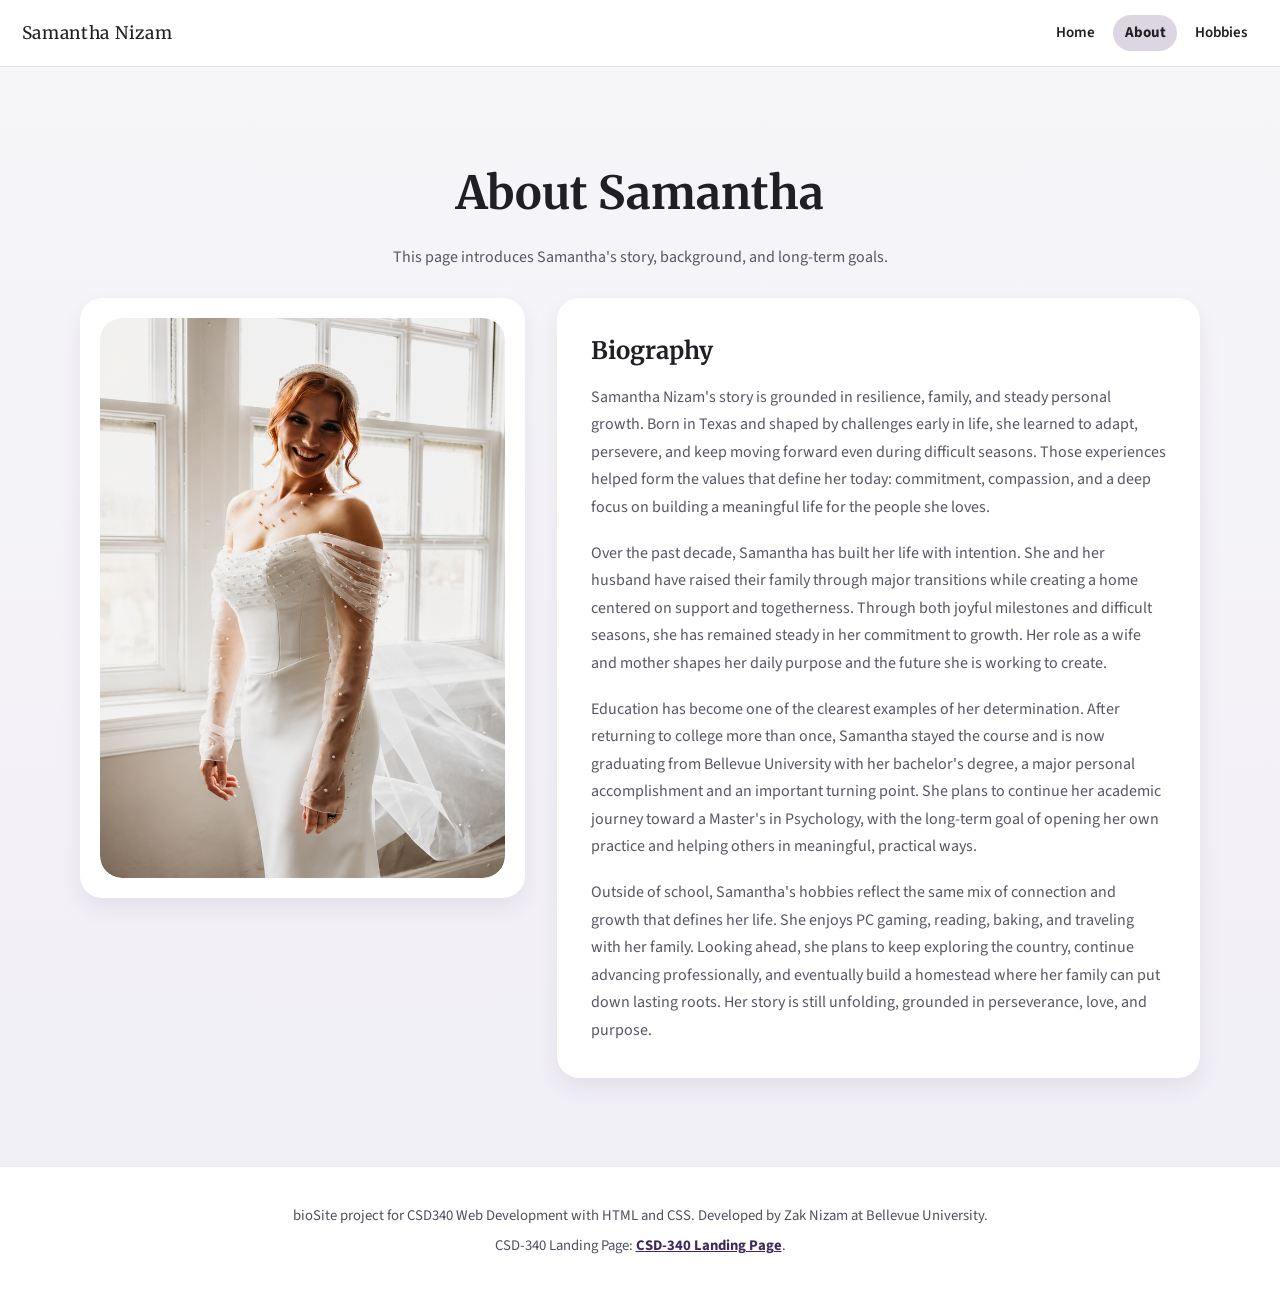
==== commit 77474425: "updated bioSite external link for Module 10.2 submission" ====
--- a/about.html
+++ b/about.html
@@ -48,7 +48,7 @@
 
   <footer class="site-footer">
     <p>bioSite project for CSD340 Web Development with HTML and CSS. Developed by Zak Nizam at Bellevue University.</p>
-    <p>External resource: <a href="https://www.bellevue.edu" target="_blank" rel="noreferrer">Bellevue University</a>.</p>
+    <p>CSD-340 Landing Page: <a href="https://letterman93.github.io/csd-340/index.html" target="_blank" rel="noreferrer">CSD-340 Landing Page</a>.</p>
   </footer>
 </body>
 </html>
